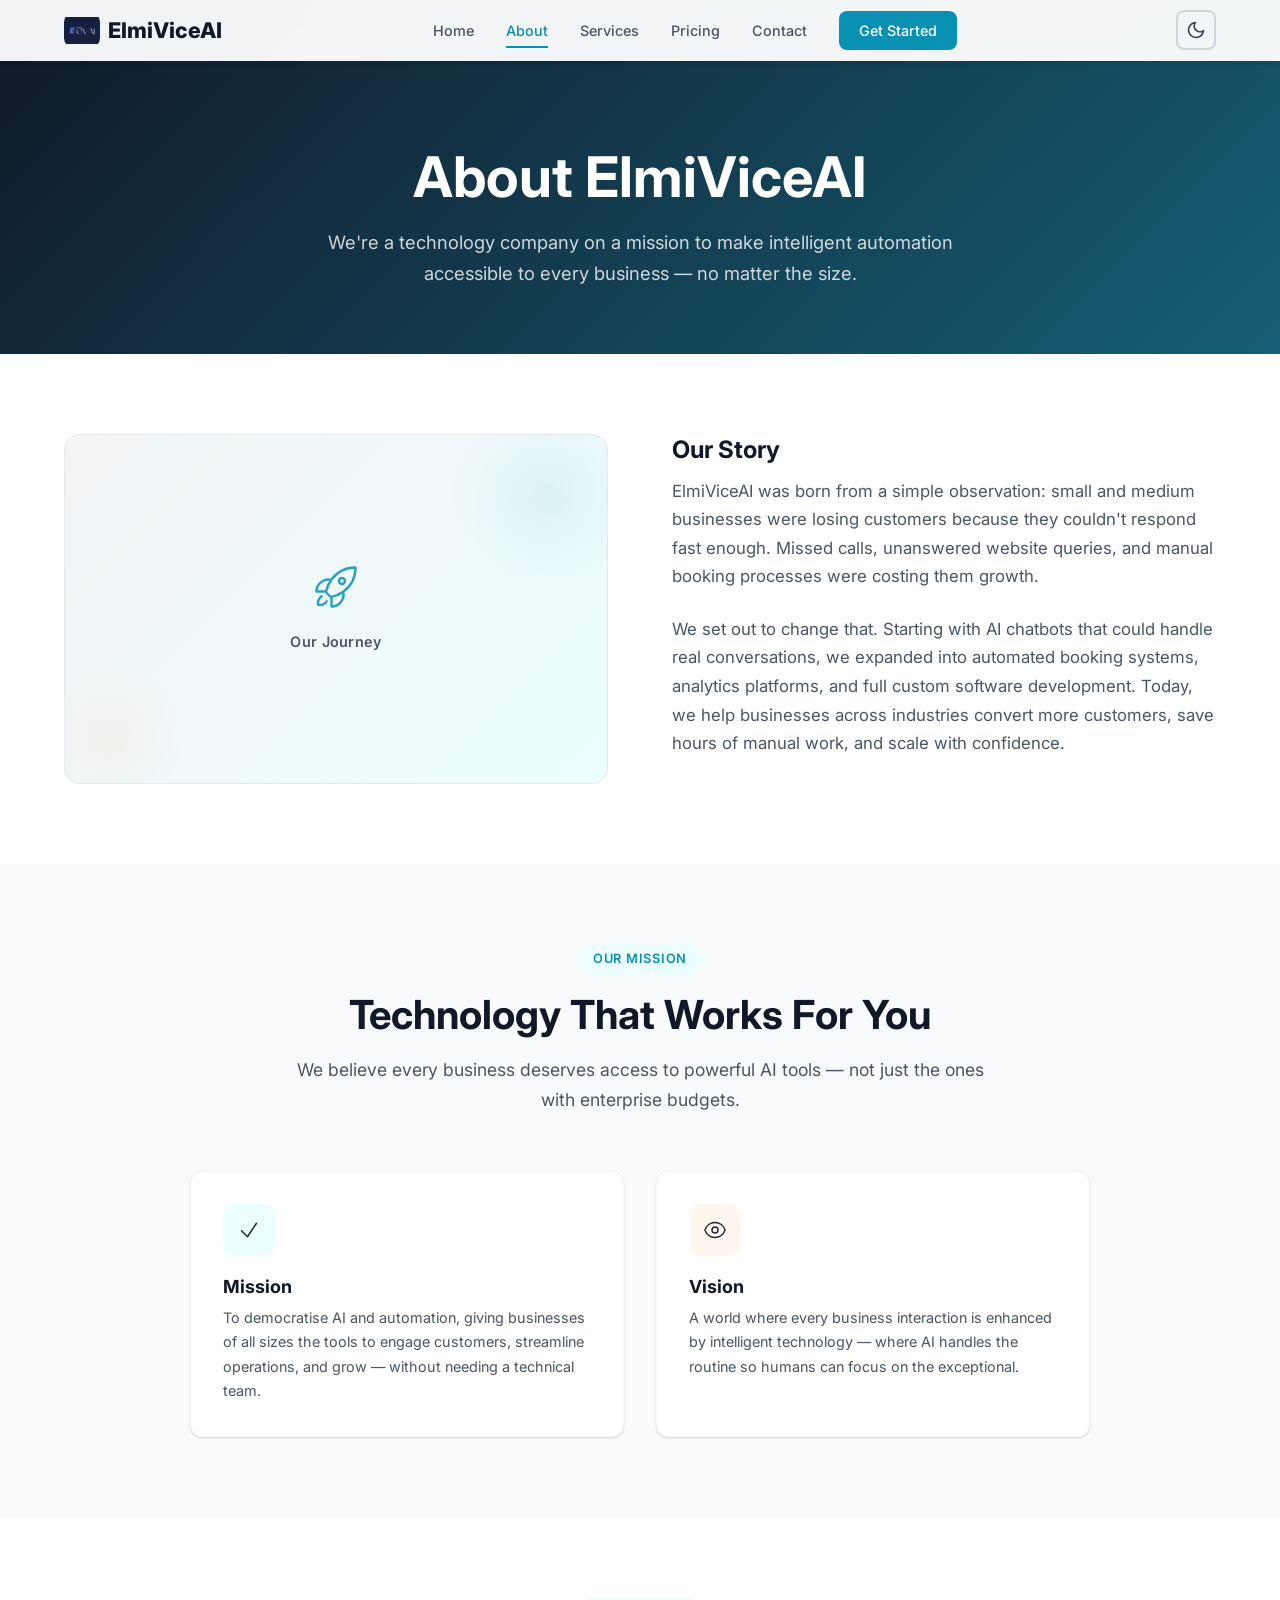
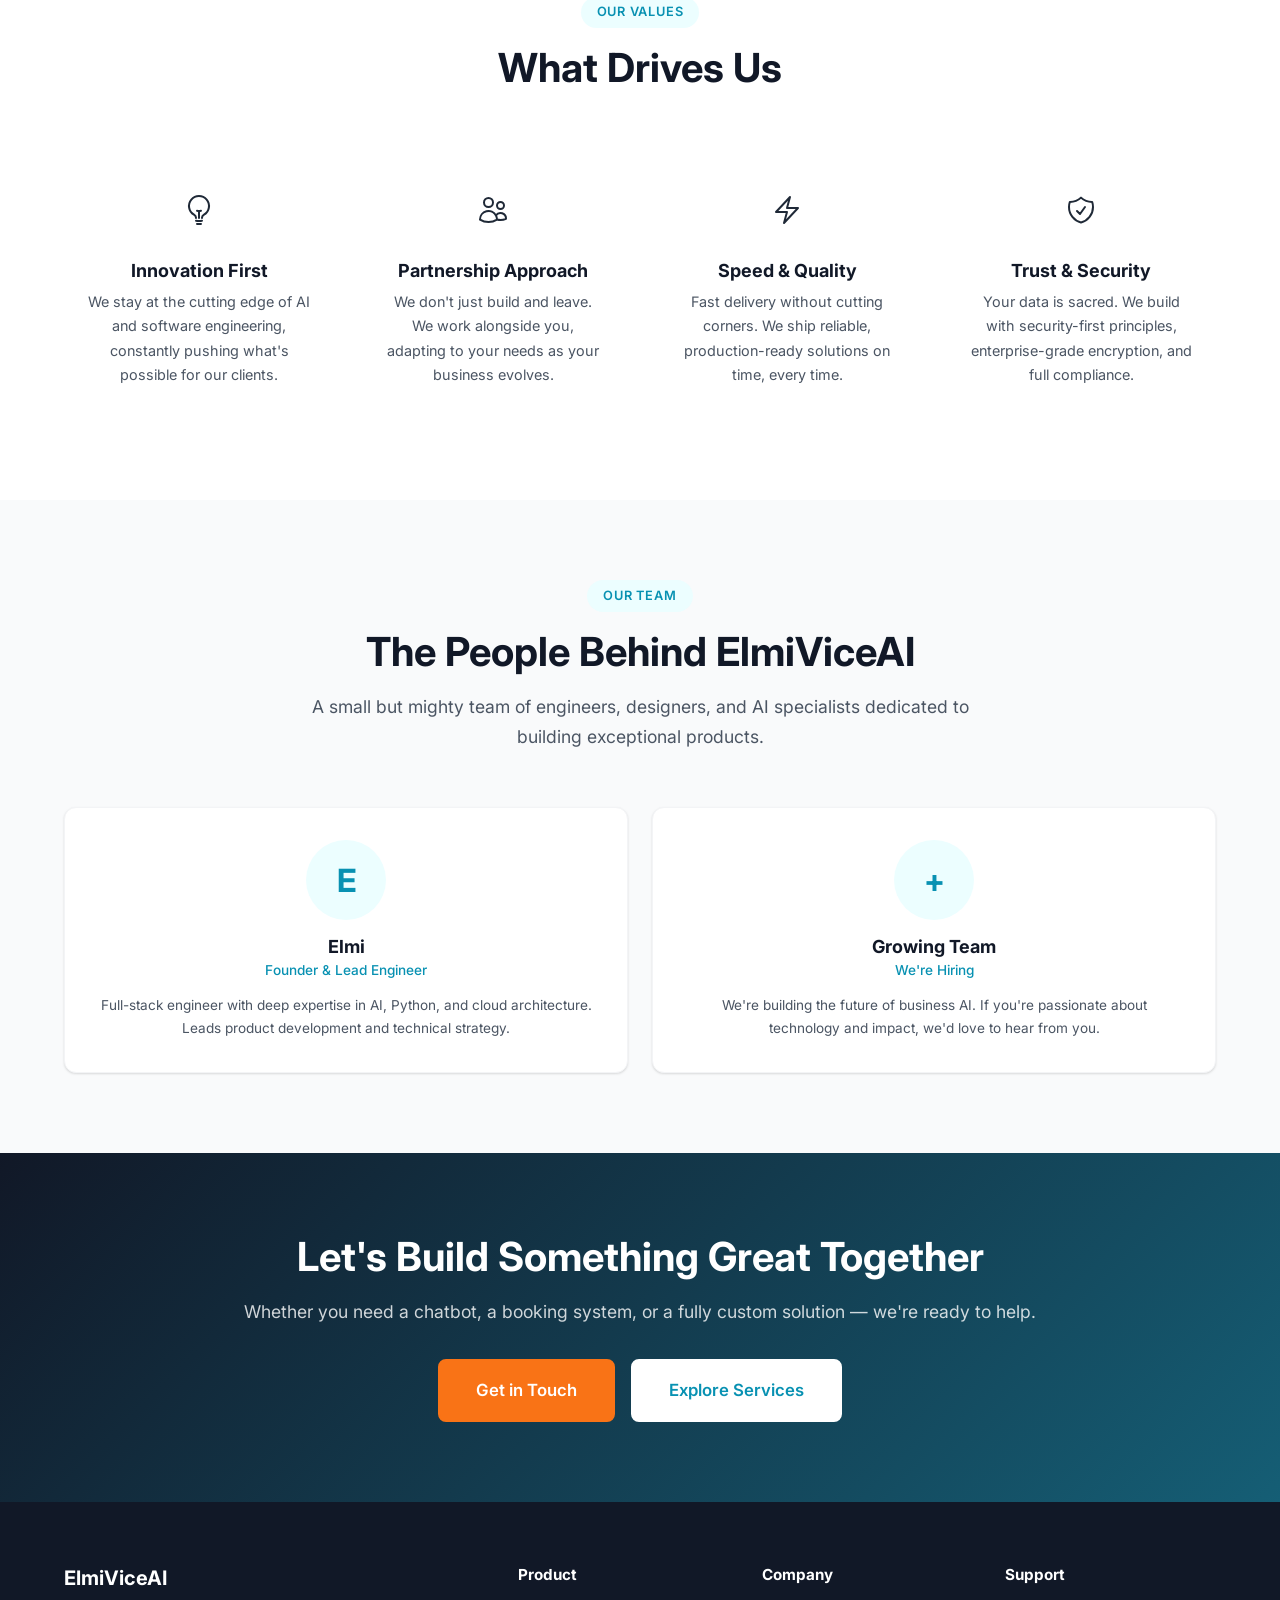
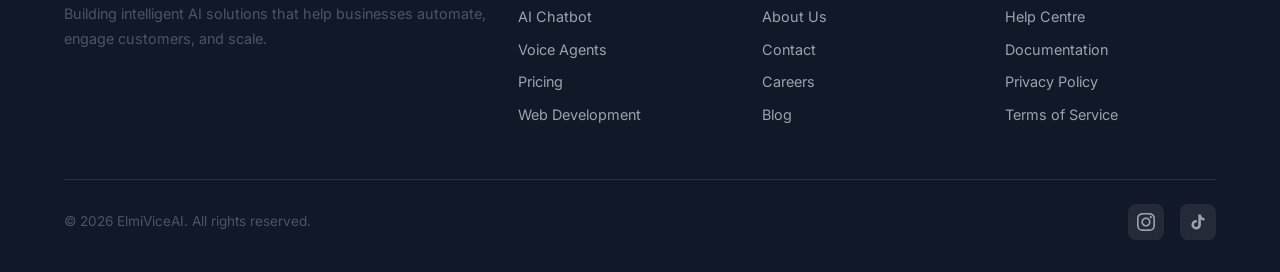
==== about.html @ 3f0d372c "Fix brand name ElmiViseAI → ElmiViceAI, update email/domain, add mobile responsive styles for chatbo" ====
<!DOCTYPE html>
<html lang="en">
<head>
    <meta charset="UTF-8">
    <meta name="viewport" content="width=device-width, initial-scale=1.0">
    <title>About Us — ElmiViceAI</title>
    <link rel="icon" type="image/png" href="logo.png">
    <link rel="apple-touch-icon" href="logo.png">
    <meta name="description" content="Learn about ElmiViceAI — our mission, values, and the team behind the AI solutions powering modern businesses.">
    <meta name="keywords" content="about ElmiViceAI, AI company UK, team, mission, AI solutions company">
    <meta name="author" content="ElmiViceAI">
    <meta name="robots" content="index, follow">
    <link rel="canonical" href="https://elmiviceai.com/about.html">
    <meta property="og:type" content="website">
    <meta property="og:title" content="About Us — ElmiViceAI">
    <meta property="og:description" content="Learn about ElmiViceAI — our mission, values, and the team behind the AI solutions powering modern businesses.">
    <meta property="og:url" content="https://elmiviceai.com/about.html">
    <meta property="og:site_name" content="ElmiViceAI">
    <meta property="og:image" content="https://elmiviceai.com/logo.png">
    <meta name="twitter:card" content="summary_large_image">
    <meta name="twitter:title" content="About Us — ElmiViceAI">
    <meta name="twitter:description" content="Learn about ElmiViceAI — our mission, values, and the team behind the AI solutions powering modern businesses.">
    <meta name="twitter:image" content="https://elmiviceai.com/logo.png">
    <link rel="preconnect" href="https://fonts.googleapis.com">
    <link rel="preconnect" href="https://fonts.gstatic.com" crossorigin>
    <link href="https://fonts.googleapis.com/css2?family=Inter:wght@400;500;600;700;800&display=swap" rel="stylesheet">
    <link rel="stylesheet" href="css/styles.css">
</head>
<body>

    <!-- ==================== Navigation ==================== -->
    <nav class="navbar scrolled" id="navbar">
        <div class="container">
            <a href="index.html" class="nav-brand">
                <img src="logo.png" alt="ElmiViceAI" class="brand-icon">
                ElmiViceAI
            </a>
            <div class="nav-links" id="navLinks">
                <a href="index.html">Home</a>
                <a href="about.html" class="active">About</a>
                <a href="services.html">Services</a>
                <a href="pricing.html">Pricing</a>
                <a href="contact.html">Contact</a>
                <a href="pricing.html" class="nav-cta">Get Started</a>
            </div>
            <button class="theme-toggle" id="themeToggle" onclick="toggleTheme()" aria-label="Toggle dark mode">
                <svg class="icon-moon" xmlns="http://www.w3.org/2000/svg" fill="none" viewBox="0 0 24 24" stroke="currentColor" stroke-width="2"><path stroke-linecap="round" stroke-linejoin="round" d="M21 12.79A9 9 0 1 1 11.21 3a7 7 0 0 0 9.79 9.79z"/></svg>
                <svg class="icon-sun" xmlns="http://www.w3.org/2000/svg" fill="none" viewBox="0 0 24 24" stroke="currentColor" stroke-width="2"><circle cx="12" cy="12" r="5"/><path stroke-linecap="round" d="M12 1v2m0 18v2M4.22 4.22l1.42 1.42m12.72 12.72 1.42 1.42M1 12h2m18 0h2M4.22 19.78l1.42-1.42M18.36 5.64l1.42-1.42"/></svg>
            </button>
            <div class="nav-toggle" id="navToggle" onclick="toggleMobileMenu()">
                <span></span><span></span><span></span>
            </div>
        </div>
    </nav>

    <!-- ==================== Hero ==================== -->
    <section class="page-hero bg-gradient">
        <div class="container">
            <h1>About ElmiViceAI</h1>
            <p>We're a technology company on a mission to make intelligent automation accessible to every business — no matter the size.</p>
        </div>
    </section>

    <!-- ==================== Our Story ==================== -->
    <section class="section">
        <div class="container">
            <div class="showcase-grid reveal">
                <div class="showcase-image">
                    <div class="placeholder-graphic">
                        <svg xmlns="http://www.w3.org/2000/svg" width="48" height="48" fill="none" viewBox="0 0 24 24" stroke="var(--primary)" stroke-width="1.2"><path stroke-linecap="round" stroke-linejoin="round" d="M15.59 14.37a6 6 0 0 1-5.84 7.38v-4.8m5.84-2.58a14.98 14.98 0 0 0 6.16-12.12A14.98 14.98 0 0 0 9.631 8.41m5.96 5.96a14.926 14.926 0 0 1-5.841 2.58m-.119-8.54a6 6 0 0 0-7.381 5.84h4.8m2.58-5.84a14.927 14.927 0 0 0-2.58 5.84m2.699 2.7c-.103.021-.207.041-.311.06a15.09 15.09 0 0 1-2.448-2.448 14.9 14.9 0 0 1 .06-.312m-2.24 2.39a4.493 4.493 0 0 0-1.757 4.306 4.493 4.493 0 0 0 4.306-1.758M16.5 9a1.5 1.5 0 1 1-3 0 1.5 1.5 0 0 1 3 0Z"/></svg>
                        <p>Our Journey</p>
                    </div>
                </div>
                <div class="showcase-content">
                    <h3>Our Story</h3>
                    <p>ElmiViceAI was born from a simple observation: small and medium businesses were losing customers because they couldn't respond fast enough. Missed calls, unanswered website queries, and manual booking processes were costing them growth.</p>
                    <p style="margin-top: 1rem;">We set out to change that. Starting with AI chatbots that could handle real conversations, we expanded into automated booking systems, analytics platforms, and full custom software development. Today, we help businesses across industries convert more customers, save hours of manual work, and scale with confidence.</p>
                </div>
            </div>
        </div>
    </section>

    <!-- ==================== Mission & Vision ==================== -->
    <section class="section bg-light">
        <div class="container">
            <div class="section-header reveal">
                <span class="badge">Our Mission</span>
                <h2>Technology That Works For You</h2>
                <p>We believe every business deserves access to powerful AI tools — not just the ones with enterprise budgets.</p>
            </div>
            <div style="display: grid; grid-template-columns: 1fr 1fr; gap: 2rem; max-width: 900px; margin: 0 auto;">
                <div class="feature-card reveal">
                    <div class="feature-icon teal"><svg xmlns="http://www.w3.org/2000/svg" width="24" height="24" fill="none" viewBox="0 0 24 24" stroke="currentColor" stroke-width="1.5"><path stroke-linecap="round" stroke-linejoin="round" d="m4.5 12.75 6 6 9-13.5"/></svg></div>
                    <h4>Mission</h4>
                    <p>To democratise AI and automation, giving businesses of all sizes the tools to engage customers, streamline operations, and grow — without needing a technical team.</p>
                </div>
                <div class="feature-card reveal">
                    <div class="feature-icon orange"><svg xmlns="http://www.w3.org/2000/svg" width="24" height="24" fill="none" viewBox="0 0 24 24" stroke="currentColor" stroke-width="1.5"><path stroke-linecap="round" stroke-linejoin="round" d="M2.036 12.322a1.012 1.012 0 0 1 0-.639C3.423 7.51 7.36 4.5 12 4.5c4.638 0 8.573 3.007 9.963 7.178.07.207.07.431 0 .639C20.577 16.49 16.64 19.5 12 19.5c-4.638 0-8.573-3.007-9.963-7.178Z"/><path stroke-linecap="round" stroke-linejoin="round" d="M15 12a3 3 0 1 1-6 0 3 3 0 0 1 6 0Z"/></svg></div>
                    <h4>Vision</h4>
                    <p>A world where every business interaction is enhanced by intelligent technology — where AI handles the routine so humans can focus on the exceptional.</p>
                </div>
            </div>
        </div>
    </section>

    <!-- ==================== Values ==================== -->
    <section class="section">
        <div class="container">
            <div class="section-header reveal">
                <span class="badge">Our Values</span>
                <h2>What Drives Us</h2>
            </div>
            <div class="values-grid">
                <div class="value-card reveal">
                    <div class="value-icon"><svg xmlns="http://www.w3.org/2000/svg" width="32" height="32" fill="none" viewBox="0 0 24 24" stroke="currentColor" stroke-width="1.5"><path stroke-linecap="round" stroke-linejoin="round" d="M12 18v-5.25m0 0a6.01 6.01 0 0 0 1.5-.189m-1.5.189a6.01 6.01 0 0 1-1.5-.189m3.75 7.478a12.06 12.06 0 0 1-4.5 0m3.75 2.383a14.406 14.406 0 0 1-3 0M14.25 18v-.192c0-.983.658-1.823 1.508-2.316a7.5 7.5 0 1 0-7.517 0c.85.493 1.509 1.333 1.509 2.316V18"/></svg></div>
                    <h4>Innovation First</h4>
                    <p>We stay at the cutting edge of AI and software engineering, constantly pushing what's possible for our clients.</p>
                </div>
                <div class="value-card reveal">
                    <div class="value-icon"><svg xmlns="http://www.w3.org/2000/svg" width="32" height="32" fill="none" viewBox="0 0 24 24" stroke="currentColor" stroke-width="1.5"><path stroke-linecap="round" stroke-linejoin="round" d="M15 19.128a9.38 9.38 0 0 0 2.625.372 9.337 9.337 0 0 0 4.121-.952 4.125 4.125 0 0 0-7.533-2.493M15 19.128v-.003c0-1.113-.285-2.16-.786-3.07M15 19.128v.106A12.318 12.318 0 0 1 8.624 21c-2.331 0-4.512-.645-6.374-1.766l-.001-.109a6.375 6.375 0 0 1 11.964-3.07M12 6.375a3.375 3.375 0 1 1-6.75 0 3.375 3.375 0 0 1 6.75 0Zm8.25 2.25a2.625 2.625 0 1 1-5.25 0 2.625 2.625 0 0 1 5.25 0Z"/></svg></div>
                    <h4>Partnership Approach</h4>
                    <p>We don't just build and leave. We work alongside you, adapting to your needs as your business evolves.</p>
                </div>
                <div class="value-card reveal">
                    <div class="value-icon"><svg xmlns="http://www.w3.org/2000/svg" width="32" height="32" fill="none" viewBox="0 0 24 24" stroke="currentColor" stroke-width="1.5"><path stroke-linecap="round" stroke-linejoin="round" d="m3.75 13.5 10.5-11.25L12 10.5h8.25L9.75 21.75 12 13.5H3.75Z"/></svg></div>
                    <h4>Speed & Quality</h4>
                    <p>Fast delivery without cutting corners. We ship reliable, production-ready solutions on time, every time.</p>
                </div>
                <div class="value-card reveal">
                    <div class="value-icon"><svg xmlns="http://www.w3.org/2000/svg" width="32" height="32" fill="none" viewBox="0 0 24 24" stroke="currentColor" stroke-width="1.5"><path stroke-linecap="round" stroke-linejoin="round" d="M9 12.75 11.25 15 15 9.75m-3-7.036A11.959 11.959 0 0 1 3.598 6 11.99 11.99 0 0 0 3 9.749c0 5.592 3.824 10.29 9 11.623 5.176-1.332 9-6.03 9-11.622 0-1.31-.21-2.571-.598-3.751h-.152c-3.196 0-6.1-1.248-8.25-3.285Z"/></svg></div>
                    <h4>Trust & Security</h4>
                    <p>Your data is sacred. We build with security-first principles, enterprise-grade encryption, and full compliance.</p>
                </div>
            </div>
        </div>
    </section>

    <!-- ==================== Team ==================== -->
    <section class="section bg-light">
        <div class="container">
            <div class="section-header reveal">
                <span class="badge">Our Team</span>
                <h2>The People Behind ElmiViceAI</h2>
                <p>A small but mighty team of engineers, designers, and AI specialists dedicated to building exceptional products.</p>
            </div>
            <div class="team-grid">
                <div class="team-card reveal">
                    <div class="team-avatar">E</div>
                    <h4>Elmi</h4>
                    <div class="role">Founder & Lead Engineer</div>
                    <p>Full-stack engineer with deep expertise in AI, Python, and cloud architecture. Leads product development and technical strategy.</p>
                </div>
                <div class="team-card reveal">
                    <div class="team-avatar">+</div>
                    <h4>Growing Team</h4>
                    <div class="role">We're Hiring</div>
                    <p>We're building the future of business AI. If you're passionate about technology and impact, we'd love to hear from you.</p>
                </div>
            </div>
        </div>
    </section>

    <!-- ==================== CTA ==================== -->
    <section class="cta-section bg-gradient">
        <div class="container">
            <h2>Let's Build Something Great Together</h2>
            <p>Whether you need a chatbot, a booking system, or a fully custom solution — we're ready to help.</p>
            <div class="cta-actions">
                <a href="contact.html" class="btn btn-accent btn-lg">Get in Touch</a>
                <a href="services.html" class="btn btn-white btn-lg">Explore Services</a>
            </div>
        </div>
    </section>

    <!-- ==================== Footer ==================== -->
    <footer class="footer">
        <div class="container">
            <div class="footer-grid">
                <div class="footer-brand">
                    <h3>ElmiViceAI</h3>
                    <p>Building intelligent AI solutions that help businesses automate, engage customers, and scale.</p>
                </div>
                <div class="footer-col">
                    <h4>Product</h4>
                    <a href="services.html">AI Chatbot</a>
                    <a href="services.html#voice-agents">Voice Agents</a>
                    <a href="pricing.html">Pricing</a>
                    <a href="services.html#web-development">Web Development</a>
                </div>
                <div class="footer-col">
                    <h4>Company</h4>
                    <a href="about.html">About Us</a>
                    <a href="contact.html">Contact</a>
                    <a href="careers.html">Careers</a>
                    <a href="blog.html">Blog</a>
                </div>
                <div class="footer-col">
                    <h4>Support</h4>
                    <a href="contact.html">Help Centre</a>
                    <a href="docs.html">Documentation</a>
                    <a href="privacy.html">Privacy Policy</a>
                    <a href="terms.html">Terms of Service</a>
                </div>
            </div>
            <div class="footer-bottom">
                <p>&copy; 2026 ElmiViceAI. All rights reserved.</p>
                <div class="footer-social">
                    <a href="https://www.instagram.com/elmiviceai?igsh=MTl4Y3VsOW04Mzd3MQ==" title="Instagram" target="_blank" rel="noopener"><svg xmlns="http://www.w3.org/2000/svg" width="18" height="18" viewBox="0 0 24 24" fill="currentColor"><path d="M12 2.163c3.204 0 3.584.012 4.85.07 3.252.148 4.771 1.691 4.919 4.919.058 1.265.069 1.645.069 4.849 0 3.205-.012 3.584-.069 4.849-.149 3.225-1.664 4.771-4.919 4.919-1.266.058-1.644.07-4.85.07-3.204 0-3.584-.012-4.849-.07-3.26-.149-4.771-1.699-4.919-4.92-.058-1.265-.07-1.644-.07-4.849 0-3.204.013-3.583.07-4.849.149-3.227 1.664-4.771 4.919-4.919 1.266-.057 1.645-.069 4.849-.069zm0-2.163c-3.259 0-3.667.014-4.947.072-4.358.2-6.78 2.618-6.98 6.98-.059 1.281-.073 1.689-.073 4.948 0 3.259.014 3.668.072 4.948.2 4.358 2.618 6.78 6.98 6.98 1.281.058 1.689.072 4.948.072 3.259 0 3.668-.014 4.948-.072 4.354-.2 6.782-2.618 6.979-6.98.059-1.28.073-1.689.073-4.948 0-3.259-.014-3.667-.072-4.947-.196-4.354-2.617-6.78-6.979-6.98-1.281-.059-1.69-.073-4.949-.073zm0 5.838c-3.403 0-6.162 2.759-6.162 6.162s2.759 6.163 6.162 6.163 6.162-2.759 6.162-6.163c0-3.403-2.759-6.162-6.162-6.162zm0 10.162c-2.209 0-4-1.79-4-4 0-2.209 1.791-4 4-4s4 1.791 4 4c0 2.21-1.791 4-4 4zm6.406-11.845c-.796 0-1.441.645-1.441 1.44s.645 1.44 1.441 1.44c.795 0 1.439-.645 1.439-1.44s-.644-1.44-1.439-1.44z"/></svg></a>
                    <a href="https://www.tiktok.com/@elmiviceai?_r=1&_t=ZN-94T0yqR3EeM" title="TikTok" target="_blank" rel="noopener"><svg xmlns="http://www.w3.org/2000/svg" width="18" height="18" viewBox="0 0 24 24" fill="currentColor"><path d="M19.59 6.69a4.83 4.83 0 0 1-3.77-4.25V2h-3.45v13.67a2.89 2.89 0 0 1-5.2 1.74 2.89 2.89 0 0 1 2.31-4.64 2.93 2.93 0 0 1 .88.13V9.4a6.84 6.84 0 0 0-1-.05A6.33 6.33 0 0 0 5 20.1a6.34 6.34 0 0 0 10.86-4.43v-7a8.16 8.16 0 0 0 4.77 1.52v-3.4a4.85 4.85 0 0 1-1-.1z"/></svg></a>
                </div>
            </div>
        </div>
    </footer>

   <!-- AI Chatbot Widget -->
<script>
  (function() {
    var w = document.createElement('script');
    w.src = 'https://elmiviceai-platform.onrender.com/static/widget.js';
    w.setAttribute('data-business-id', '3');
    w.setAttribute('data-position', 'bottom-right');
    w.async = true;
    document.body.appendChild(w);
  })();
</script>

    <script src="js/main.js"></script>
</body>
</html>
---- css/styles.css ----
/* ==================== ElmiViceAI — Global Styles ==================== */

:root {
    --primary: #0891b2;
    --primary-dark: #0e7490;
    --primary-darker: #155e75;
    --primary-light: #cffafe;
    --primary-50: #ecfeff;
    --accent: #f97316;
    --accent-dark: #ea580c;
    --success: #10b981;
    --gray-50: #f9fafb;
    --gray-100: #f3f4f6;
    --gray-200: #e5e7eb;
    --gray-300: #d1d5db;
    --gray-400: #9ca3af;
    --gray-500: #6b7280;
    --gray-600: #4b5563;
    --gray-700: #374151;
    --gray-800: #1f2937;
    --gray-900: #111827;
    --white: #ffffff;
    --radius: 12px;
    --radius-sm: 8px;
    --shadow: 0 1px 3px rgba(0,0,0,0.08), 0 1px 2px rgba(0,0,0,0.06);
    --shadow-md: 0 4px 6px rgba(0,0,0,0.07), 0 2px 4px rgba(0,0,0,0.06);
    --shadow-lg: 0 10px 25px rgba(0,0,0,0.1), 0 6px 10px rgba(0,0,0,0.08);
    --shadow-xl: 0 20px 50px rgba(0,0,0,0.12);
    --transition: all 0.3s ease;
    --max-width: 1200px;
}

/* ==================== Dark Mode ==================== */
[data-theme="dark"] {
    --gray-50: #1a1f2e;
    --gray-100: #1f2537;
    --gray-200: #2a3146;
    --gray-300: #3b4459;
    --gray-400: #8892a4;
    --gray-500: #9ca3af;
    --gray-600: #c9cdd5;
    --gray-700: #d1d5db;
    --gray-800: #e5e7eb;
    --gray-900: #f3f4f6;
    --white: #111827;
    --primary-50: #0c2d3a;
    --primary-light: #164e63;
    --shadow: 0 1px 3px rgba(0,0,0,0.3), 0 1px 2px rgba(0,0,0,0.2);
    --shadow-md: 0 4px 6px rgba(0,0,0,0.3), 0 2px 4px rgba(0,0,0,0.2);
    --shadow-lg: 0 10px 25px rgba(0,0,0,0.4), 0 6px 10px rgba(0,0,0,0.3);
    --shadow-xl: 0 20px 50px rgba(0,0,0,0.5);
}

[data-theme="dark"] .navbar.scrolled {
    background: rgba(17, 24, 39, 0.95);
}

[data-theme="dark"] .navbar.scrolled .nav-brand {
    color: var(--gray-900);
}

[data-theme="dark"] .navbar.scrolled .nav-toggle span {
    background: var(--gray-800);
}

[data-theme="dark"] .feature-icon.teal { background: #0c2d3a; }
[data-theme="dark"] .feature-icon.orange { background: #2a1a0a; }
[data-theme="dark"] .feature-icon.green { background: #0a2a1a; }
[data-theme="dark"] .feature-icon.purple { background: #1a0f2e; }
[data-theme="dark"] .feature-icon.blue { background: #0a1a2e; }
[data-theme="dark"] .feature-icon.pink { background: #2a0f1e; }

[data-theme="dark"] .testimonial-stars { color: #fbbf24; }

[data-theme="dark"] .footer {
    background: #0a0f1a;
}

[data-theme="dark"] .footer-bottom {
    border-top-color: rgba(255,255,255,0.06);
}

[data-theme="dark"] .pricing-card {
    border-color: var(--gray-200);
}

[data-theme="dark"] .pricing-card.popular {
    border-color: var(--primary);
}

[data-theme="dark"] .pricing-features li {
    border-bottom-color: var(--gray-200);
}

[data-theme="dark"] .contact-form {
    border-color: var(--gray-200);
}

[data-theme="dark"] .form-group input,
[data-theme="dark"] .form-group select,
[data-theme="dark"] .form-group textarea {
    background: var(--gray-100);
    border-color: var(--gray-300);
    color: var(--gray-800);
}

[data-theme="dark"] .nav-links a {
    color: rgba(255,255,255,0.85);
}

[data-theme="dark"] .navbar.scrolled .nav-links a {
    color: var(--gray-500);
}

[data-theme="dark"] .navbar.scrolled .nav-links a:hover,
[data-theme="dark"] .navbar.scrolled .nav-links a.active {
    color: var(--primary);
}

/* Theme toggle button */
.theme-toggle {
    background: none;
    border: 2px solid rgba(255,255,255,0.2);
    border-radius: 8px;
    width: 40px;
    height: 40px;
    display: flex;
    align-items: center;
    justify-content: center;
    cursor: pointer;
    transition: var(--transition);
    color: var(--white);
    padding: 0;
    margin-left: 0.5rem;
}

.theme-toggle:hover {
    border-color: var(--primary);
    background: rgba(8, 145, 178, 0.1);
}

.navbar.scrolled .theme-toggle {
    color: var(--gray-700);
    border-color: var(--gray-300);
}

[data-theme="dark"] .navbar.scrolled .theme-toggle {
    color: var(--gray-800);
    border-color: var(--gray-300);
}

.theme-toggle svg {
    width: 20px;
    height: 20px;
}

.theme-toggle .icon-moon { display: block; }
.theme-toggle .icon-sun { display: none; }

[data-theme="dark"] .theme-toggle .icon-moon { display: none; }
[data-theme="dark"] .theme-toggle .icon-sun { display: block; }

/* ==================== Reset ==================== */
*, *::before, *::after {
    margin: 0;
    padding: 0;
    box-sizing: border-box;
}

html {
    scroll-behavior: smooth;
    font-size: 16px;
}

body {
    font-family: 'Inter', -apple-system, BlinkMacSystemFont, 'Segoe UI', Roboto, sans-serif;
    color: var(--gray-800);
    background: var(--white);
    line-height: 1.6;
    overflow-x: hidden;
}

a {
    text-decoration: none;
    color: inherit;
    transition: var(--transition);
}

ul { list-style: none; }

img {
    max-width: 100%;
    height: auto;
    display: block;
}

/* ==================== Typography ==================== */
h1, h2, h3, h4, h5, h6 {
    font-weight: 700;
    line-height: 1.2;
    color: var(--gray-900);
}

h1 { font-size: clamp(2.25rem, 5vw, 3.5rem); }
h2 { font-size: clamp(1.75rem, 3.5vw, 2.5rem); }
h3 { font-size: clamp(1.25rem, 2.5vw, 1.5rem); }
h4 { font-size: 1.125rem; }

p {
    color: var(--gray-600);
    line-height: 1.7;
}

.text-primary { color: var(--primary); }
.text-accent { color: var(--accent); }

/* ==================== Layout ==================== */
.container {
    width: 100%;
    max-width: var(--max-width);
    margin: 0 auto;
    padding: 0 1.5rem;
}

.section {
    padding: 5rem 0;
}

.section-header {
    text-align: center;
    max-width: 700px;
    margin: 0 auto 3.5rem;
}

.section-header .badge {
    display: inline-block;
    padding: 0.35rem 1rem;
    background: var(--primary-50);
    color: var(--primary);
    border-radius: 9999px;
    font-size: 0.8rem;
    font-weight: 600;
    text-transform: uppercase;
    letter-spacing: 0.06em;
    margin-bottom: 1rem;
}

.section-header h2 {
    margin-bottom: 1rem;
}

.section-header p {
    font-size: 1.1rem;
}

.bg-light { background: var(--gray-50); }
.bg-dark {
    background: var(--gray-900);
    color: var(--white);
}
.bg-dark h2, .bg-dark h3, .bg-dark h4 { color: var(--white); }
.bg-dark p { color: var(--gray-400); }
.bg-gradient {
    background: linear-gradient(135deg, var(--gray-900) 0%, var(--primary-darker) 100%);
    color: var(--white);
}
.bg-gradient h1, .bg-gradient h2, .bg-gradient h3 { color: var(--white); }
.bg-gradient p { color: rgba(255,255,255,0.8); }

/* ==================== Buttons ==================== */
.btn {
    display: inline-flex;
    align-items: center;
    justify-content: center;
    gap: 0.5rem;
    padding: 0.75rem 1.75rem;
    border-radius: var(--radius-sm);
    font-size: 0.95rem;
    font-weight: 600;
    border: 2px solid transparent;
    cursor: pointer;
    transition: var(--transition);
    white-space: nowrap;
}

.btn-primary {
    background: var(--primary);
    color: var(--white);
    border-color: var(--primary);
}
.btn-primary:hover {
    background: var(--primary-dark);
    border-color: var(--primary-dark);
    transform: translateY(-2px);
    box-shadow: 0 4px 12px rgba(8, 145, 178, 0.4);
}

.btn-outline {
    background: transparent;
    color: var(--primary);
    border-color: var(--primary);
}
.btn-outline:hover {
    background: var(--primary);
    color: var(--white);
    transform: translateY(-2px);
}

.btn-white {
    background: var(--white);
    color: var(--primary);
    border-color: var(--white);
}
.btn-white:hover {
    background: var(--primary-light);
    transform: translateY(-2px);
    box-shadow: 0 4px 12px rgba(0,0,0,0.15);
}

.btn-accent {
    background: var(--accent);
    color: var(--white);
    border-color: var(--accent);
}
.btn-accent:hover {
    background: var(--accent-dark);
    border-color: var(--accent-dark);
    transform: translateY(-2px);
    box-shadow: 0 4px 12px rgba(249, 115, 22, 0.4);
}

.btn-lg {
    padding: 1rem 2.25rem;
    font-size: 1.05rem;
}

.btn-sm {
    padding: 0.5rem 1.25rem;
    font-size: 0.85rem;
}

/* ==================== Navigation ==================== */
.navbar {
    position: fixed;
    top: 0;
    left: 0;
    right: 0;
    z-index: 1000;
    padding: 1rem 0;
    transition: var(--transition);
}

.navbar.scrolled {
    background: rgba(255, 255, 255, 0.95);
    backdrop-filter: blur(12px);
    box-shadow: var(--shadow-md);
    padding: 0.65rem 0;
}

.navbar .container {
    display: flex;
    align-items: center;
    justify-content: space-between;
}

.nav-brand {
    display: flex;
    align-items: center;
    gap: 0.5rem;
    font-size: 1.35rem;
    font-weight: 800;
    color: var(--white);
}

.navbar.scrolled .nav-brand {
    color: var(--gray-900);
}

.nav-brand .brand-icon {
    width: 36px;
    height: 36px;
    border-radius: 10px;
    object-fit: contain;
}

.nav-links {
    display: flex;
    gap: 2rem;
    align-items: center;
}

.nav-links a {
    color: rgba(255,255,255,0.85);
    font-size: 0.9rem;
    font-weight: 500;
    padding: 0.25rem 0;
    position: relative;
}

.nav-links a::after {
    content: '';
    position: absolute;
    bottom: -2px;
    left: 0;
    width: 0;
    height: 2px;
    background: var(--primary);
    transition: width 0.3s ease;
}

.nav-links a:hover::after,
.nav-links a.active::after {
    width: 100%;
}

.nav-links a:hover {
    color: var(--white);
}

.navbar.scrolled .nav-links a {
    color: var(--gray-600);
}

.navbar.scrolled .nav-links a:hover,
.navbar.scrolled .nav-links a.active {
    color: var(--primary);
}

.nav-cta {
    padding: 0.5rem 1.25rem !important;
    background: var(--primary);
    color: var(--white) !important;
    border-radius: var(--radius-sm);
    font-weight: 600;
}

.nav-cta:hover {
    background: var(--primary-dark);
    transform: translateY(-1px);
}

.nav-cta::after { display: none !important; }

.navbar.scrolled .nav-cta {
    color: var(--white) !important;
}

/* Mobile Menu */
.nav-toggle {
    display: none;
    flex-direction: column;
    gap: 5px;
    cursor: pointer;
    padding: 4px;
}

.nav-toggle span {
    width: 24px;
    height: 2px;
    background: var(--white);
    border-radius: 2px;
    transition: var(--transition);
}

.navbar.scrolled .nav-toggle span {
    background: var(--gray-800);
}

/* ==================== Hero ==================== */
.hero {
    padding: 10rem 0 6rem;
    position: relative;
    overflow: hidden;
}

.hero-grid {
    display: grid;
    grid-template-columns: 1fr 1fr;
    gap: 4rem;
    align-items: center;
}

.hero-content h1 {
    color: var(--white);
    margin-bottom: 1.25rem;
}

.hero-content .hero-subtitle {
    font-size: 1.2rem;
    color: rgba(255,255,255,0.8);
    margin-bottom: 2rem;
    line-height: 1.7;
}

.hero-actions {
    display: flex;
    gap: 1rem;
    flex-wrap: wrap;
    margin-bottom: 2.5rem;
}

.hero-stats {
    display: flex;
    gap: 2.5rem;
}

.hero-stat {
    text-align: left;
}

.hero-stat .number {
    font-size: 1.75rem;
    font-weight: 800;
    color: var(--white);
}

.hero-stat .label {
    font-size: 0.8rem;
    color: rgba(255,255,255,0.6);
    text-transform: uppercase;
    letter-spacing: 0.06em;
}

/* Hero visual */
.hero-visual {
    position: relative;
}

.hero-mockup {
    background: rgba(255,255,255,0.08);
    border: 1px solid rgba(255,255,255,0.12);
    border-radius: 16px;
    padding: 1.5rem;
    backdrop-filter: blur(10px);
}

.mockup-header {
    display: flex;
    gap: 6px;
    margin-bottom: 1rem;
}

.mockup-dot {
    width: 10px;
    height: 10px;
    border-radius: 50%;
    background: rgba(255,255,255,0.2);
}

.mockup-dot:nth-child(1) { background: #ff6b6b; }
.mockup-dot:nth-child(2) { background: #ffd93d; }
.mockup-dot:nth-child(3) { background: #6bcb77; }

.mockup-chat {
    display: flex;
    flex-direction: column;
    gap: 0.75rem;
}

.mockup-msg {
    padding: 0.75rem 1rem;
    border-radius: 12px;
    font-size: 0.85rem;
    max-width: 85%;
    animation: fadeInUp 0.5s ease forwards;
    opacity: 0;
}

.mockup-msg.bot {
    background: rgba(8, 145, 178, 0.3);
    color: var(--primary-light);
    align-self: flex-start;
    border-bottom-left-radius: 4px;
}

.mockup-msg.user {
    background: rgba(255,255,255,0.15);
    color: rgba(255,255,255,0.9);
    align-self: flex-end;
    border-bottom-right-radius: 4px;
}

.mockup-msg:nth-child(1) { animation-delay: 0.3s; }
.mockup-msg:nth-child(2) { animation-delay: 0.8s; }
.mockup-msg:nth-child(3) { animation-delay: 1.3s; }
.mockup-msg:nth-child(4) { animation-delay: 1.8s; }
.mockup-msg:nth-child(5) { animation-delay: 2.3s; }

@keyframes fadeInUp {
    from { opacity: 0; transform: translateY(10px); }
    to { opacity: 1; transform: translateY(0); }
}

/* Floating accents */
.hero::before {
    content: '';
    position: absolute;
    width: 500px;
    height: 500px;
    background: radial-gradient(circle, rgba(8,145,178,0.15) 0%, transparent 70%);
    top: -100px;
    right: -100px;
    pointer-events: none;
}

.hero::after {
    content: '';
    position: absolute;
    width: 400px;
    height: 400px;
    background: radial-gradient(circle, rgba(249,115,22,0.08) 0%, transparent 70%);
    bottom: -50px;
    left: -50px;
    pointer-events: none;
}

/* ==================== Feature Cards ==================== */
.features-grid {
    display: grid;
    grid-template-columns: repeat(auto-fit, minmax(300px, 1fr));
    gap: 1.5rem;
}

.feature-card {
    background: var(--white);
    border-radius: var(--radius);
    padding: 2rem;
    box-shadow: var(--shadow);
    border: 1px solid var(--gray-100);
    transition: var(--transition);
}

.feature-card:hover {
    transform: translateY(-4px);
    box-shadow: var(--shadow-lg);
    border-color: var(--primary-light);
}

.feature-icon {
    width: 52px;
    height: 52px;
    border-radius: 12px;
    display: flex;
    align-items: center;
    justify-content: center;
    font-size: 1.5rem;
    margin-bottom: 1.25rem;
}

.feature-icon.teal { background: var(--primary-50); }
.feature-icon.orange { background: #fff7ed; }
.feature-icon.green { background: #ecfdf5; }
.feature-icon.purple { background: #f5f3ff; }
.feature-icon.blue { background: #eff6ff; }
.feature-icon.pink { background: #fdf2f8; }

.feature-card h4 {
    margin-bottom: 0.5rem;
}

.feature-card p {
    font-size: 0.9rem;
}

/* ==================== How It Works ==================== */
.steps-grid {
    display: grid;
    grid-template-columns: repeat(auto-fit, minmax(240px, 1fr));
    gap: 2rem;
    counter-reset: step;
}

.step-card {
    text-align: center;
    position: relative;
}

.step-number {
    width: 56px;
    height: 56px;
    border-radius: 50%;
    background: var(--primary);
    color: var(--white);
    font-size: 1.25rem;
    font-weight: 800;
    display: flex;
    align-items: center;
    justify-content: center;
    margin: 0 auto 1.25rem;
}

.step-card h4 {
    margin-bottom: 0.5rem;
}

.step-card p {
    font-size: 0.9rem;
}

/* ==================== Showcase / Product ==================== */
.showcase-grid {
    display: grid;
    grid-template-columns: 1fr 1fr;
    gap: 4rem;
    align-items: center;
}

.showcase-grid.reverse {
    direction: rtl;
}

.showcase-grid.reverse > * {
    direction: ltr;
}

.showcase-image {
    background: linear-gradient(135deg, var(--gray-100) 0%, var(--primary-50) 100%);
    border-radius: 16px;
    padding: 2rem;
    min-height: 350px;
    display: flex;
    align-items: center;
    justify-content: center;
    position: relative;
    overflow: hidden;
    border: 1px solid var(--gray-200);
}

.showcase-image::before {
    content: '';
    position: absolute;
    width: 200px;
    height: 200px;
    background: radial-gradient(circle, rgba(8,145,178,0.08) 0%, transparent 70%);
    top: -40px;
    right: -40px;
    pointer-events: none;
}

.showcase-image::after {
    content: '';
    position: absolute;
    width: 150px;
    height: 150px;
    background: radial-gradient(circle, rgba(249,115,22,0.06) 0%, transparent 70%);
    bottom: -30px;
    left: -30px;
    pointer-events: none;
}

.showcase-image .placeholder-graphic {
    text-align: center;
    color: var(--gray-500);
    position: relative;
    z-index: 1;
}

.showcase-image .placeholder-graphic svg {
    margin-bottom: 0.75rem;
    opacity: 0.85;
}

.showcase-image .placeholder-graphic p {
    font-weight: 600;
    font-size: 0.9rem;
    letter-spacing: 0.02em;
}

.showcase-content h3 {
    margin-bottom: 0.75rem;
}

.showcase-content p {
    margin-bottom: 1.5rem;
    font-size: 1.05rem;
}

.check-list {
    display: flex;
    flex-direction: column;
    gap: 0.75rem;
    margin-bottom: 2rem;
}

.check-list li {
    display: flex;
    align-items: flex-start;
    gap: 0.75rem;
    font-size: 0.95rem;
    color: var(--gray-700);
}

.check-list li::before {
    content: '✓';
    flex-shrink: 0;
    width: 22px;
    height: 22px;
    background: var(--primary-50);
    color: var(--primary);
    border-radius: 50%;
    display: flex;
    align-items: center;
    justify-content: center;
    font-size: 0.75rem;
    font-weight: 700;
    margin-top: 2px;
}

/* ==================== Testimonials ==================== */
.testimonials-grid {
    display: grid;
    grid-template-columns: repeat(auto-fit, minmax(320px, 1fr));
    gap: 1.5rem;
}

.testimonial-card {
    background: var(--white);
    border-radius: var(--radius);
    padding: 2rem;
    box-shadow: var(--shadow);
    border: 1px solid var(--gray-100);
}

.testimonial-stars {
    color: #fbbf24;
    font-size: 1rem;
    margin-bottom: 1rem;
}

.testimonial-card blockquote {
    font-size: 0.95rem;
    color: var(--gray-600);
    line-height: 1.7;
    margin-bottom: 1.25rem;
    font-style: italic;
}

.testimonial-author {
    display: flex;
    align-items: center;
    gap: 0.75rem;
}

.testimonial-avatar {
    width: 44px;
    height: 44px;
    border-radius: 50%;
    background: var(--primary-50);
    color: var(--primary);
    display: flex;
    align-items: center;
    justify-content: center;
    font-weight: 700;
    font-size: 0.95rem;
}

.testimonial-info .name {
    font-weight: 600;
    font-size: 0.9rem;
    color: var(--gray-800);
}

.testimonial-info .role {
    font-size: 0.8rem;
    color: var(--gray-500);
}

/* ==================== Pricing ==================== */
.pricing-grid {
    display: grid;
    grid-template-columns: repeat(auto-fit, minmax(300px, 1fr));
    gap: 1.5rem;
    align-items: start;
}

.pricing-card {
    background: var(--white);
    border-radius: var(--radius);
    padding: 2.5rem 2rem;
    box-shadow: var(--shadow);
    border: 2px solid var(--gray-100);
    text-align: center;
    transition: var(--transition);
    position: relative;
}

.pricing-card.popular {
    border-color: var(--primary);
    transform: scale(1.03);
    box-shadow: var(--shadow-lg);
}

.pricing-card.popular .popular-badge {
    position: absolute;
    top: -14px;
    left: 50%;
    transform: translateX(-50%);
    background: var(--primary);
    color: var(--white);
    padding: 0.25rem 1rem;
    border-radius: 9999px;
    font-size: 0.75rem;
    font-weight: 700;
    text-transform: uppercase;
    letter-spacing: 0.05em;
}

.pricing-card h3 {
    margin-bottom: 0.5rem;
}

.pricing-card .price {
    font-size: 3rem;
    font-weight: 800;
    color: var(--gray-900);
    margin: 1rem 0;
}

.pricing-card .price span {
    font-size: 1rem;
    font-weight: 500;
    color: var(--gray-500);
}

.pricing-card .price-description {
    font-size: 0.9rem;
    color: var(--gray-500);
    margin-bottom: 1.5rem;
}

.pricing-features {
    text-align: left;
    margin-bottom: 2rem;
}

.pricing-features li {
    padding: 0.5rem 0;
    font-size: 0.9rem;
    color: var(--gray-600);
    display: flex;
    gap: 0.65rem;
    align-items: center;
    border-bottom: 1px solid var(--gray-100);
}

.pricing-features li:last-child { border-bottom: none; }

.pricing-features li .check {
    color: var(--primary);
    font-weight: 700;
}

.pricing-card .btn { width: 100%; }

/* ==================== CTA Section ==================== */
.cta-section {
    padding: 5rem 0;
    text-align: center;
}

.cta-section h2 {
    margin-bottom: 1rem;
}

.cta-section p {
    font-size: 1.1rem;
    margin-bottom: 2rem;
    color: rgba(255,255,255,0.8);
}

.cta-actions {
    display: flex;
    gap: 1rem;
    justify-content: center;
    flex-wrap: wrap;
}

/* ==================== Contact Form ==================== */
.contact-grid {
    display: grid;
    grid-template-columns: 1fr 1.2fr;
    gap: 3rem;
}

.contact-info-card {
    display: flex;
    align-items: flex-start;
    gap: 1rem;
    margin-bottom: 1.5rem;
}

.contact-info-icon {
    width: 44px;
    height: 44px;
    border-radius: 10px;
    background: var(--primary-50);
    color: var(--primary);
    display: flex;
    align-items: center;
    justify-content: center;
    font-size: 1.2rem;
    flex-shrink: 0;
}

.contact-info-text h4 {
    margin-bottom: 0.15rem;
    font-size: 0.95rem;
}

.contact-info-text p {
    font-size: 0.9rem;
}

.contact-form {
    background: var(--white);
    border-radius: var(--radius);
    padding: 2.5rem;
    box-shadow: var(--shadow-lg);
    border: 1px solid var(--gray-100);
}

.form-group {
    margin-bottom: 1.25rem;
}

.form-group label {
    display: block;
    font-weight: 600;
    font-size: 0.875rem;
    color: var(--gray-700);
    margin-bottom: 0.4rem;
}

.form-group input,
.form-group select,
.form-group textarea {
    width: 100%;
    padding: 0.75rem 1rem;
    border: 1.5px solid var(--gray-300);
    border-radius: var(--radius-sm);
    font-size: 0.95rem;
    font-family: inherit;
    transition: var(--transition);
    background: var(--white);
}

.form-group input:focus,
.form-group select:focus,
.form-group textarea:focus {
    outline: none;
    border-color: var(--primary);
    box-shadow: 0 0 0 3px rgba(8, 145, 178, 0.12);
}

.form-group textarea {
    resize: vertical;
    min-height: 120px;
}

.form-row {
    display: grid;
    grid-template-columns: 1fr 1fr;
    gap: 1rem;
}

/* ==================== About / Team ==================== */
.about-hero {
    padding: 9rem 0 4rem;
    text-align: center;
}

.about-hero h1 {
    color: var(--white);
    margin-bottom: 1rem;
}

.about-hero p {
    font-size: 1.15rem;
    color: rgba(255,255,255,0.8);
    max-width: 650px;
    margin: 0 auto;
}

.values-grid {
    display: grid;
    grid-template-columns: repeat(auto-fit, minmax(260px, 1fr));
    gap: 1.5rem;
}

.value-card {
    text-align: center;
    padding: 2rem 1.5rem;
}

.value-icon {
    font-size: 2.5rem;
    margin-bottom: 1rem;
}

.value-card h4 {
    margin-bottom: 0.5rem;
}

.value-card p {
    font-size: 0.9rem;
}

.team-grid {
    display: grid;
    grid-template-columns: repeat(auto-fit, minmax(250px, 1fr));
    gap: 1.5rem;
}

.team-card {
    text-align: center;
    padding: 2rem;
    background: var(--white);
    border-radius: var(--radius);
    box-shadow: var(--shadow);
    border: 1px solid var(--gray-100);
    transition: var(--transition);
}

.team-card:hover {
    transform: translateY(-4px);
    box-shadow: var(--shadow-lg);
}

.team-avatar {
    width: 80px;
    height: 80px;
    border-radius: 50%;
    background: var(--primary-50);
    color: var(--primary);
    display: flex;
    align-items: center;
    justify-content: center;
    font-size: 2rem;
    font-weight: 700;
    margin: 0 auto 1rem;
}

.team-card h4 {
    margin-bottom: 0.15rem;
}

.team-card .role {
    font-size: 0.85rem;
    color: var(--primary);
    font-weight: 500;
    margin-bottom: 0.75rem;
}

.team-card p {
    font-size: 0.85rem;
}

/* ==================== Services Page ==================== */
.services-hero {
    padding: 9rem 0 4rem;
    text-align: center;
}

.services-hero h1 {
    color: var(--white);
    margin-bottom: 1rem;
}

.services-hero p {
    font-size: 1.15rem;
    color: rgba(255,255,255,0.8);
    max-width: 650px;
    margin: 0 auto;
}

.service-detail {
    display: grid;
    grid-template-columns: 1fr 1fr;
    gap: 4rem;
    align-items: center;
    margin-bottom: 4rem;
}

.service-detail:last-child {
    margin-bottom: 0;
}

.service-detail.reverse {
    direction: rtl;
}

.service-detail.reverse > * {
    direction: ltr;
}

.service-visual {
    background: var(--gray-50);
    border-radius: 16px;
    padding: 3rem;
    display: flex;
    align-items: center;
    justify-content: center;
    min-height: 320px;
    border: 1px solid var(--gray-200);
}

.service-visual .visual-icon {
    font-size: 5rem;
    opacity: 0.8;
}

.service-content h3 {
    font-size: 1.75rem;
    margin-bottom: 0.75rem;
}

.service-content p {
    font-size: 1.05rem;
    margin-bottom: 1.5rem;
}

/* ==================== Footer ==================== */
.footer {
    background: var(--gray-900);
    color: var(--gray-400);
    padding: 4rem 0 2rem;
}

.footer-grid {
    display: grid;
    grid-template-columns: 2fr 1fr 1fr 1fr;
    gap: 2rem;
    margin-bottom: 3rem;
}

.footer-brand h3 {
    color: var(--white);
    margin-bottom: 0.75rem;
    font-size: 1.25rem;
}

.footer-brand p {
    font-size: 0.9rem;
    line-height: 1.7;
}

.footer-col h4 {
    color: var(--white);
    margin-bottom: 1rem;
    font-size: 0.95rem;
}

.footer-col a {
    display: block;
    color: var(--gray-400);
    font-size: 0.9rem;
    padding: 0.3rem 0;
}

.footer-col a:hover {
    color: var(--primary);
}

.footer-bottom {
    border-top: 1px solid rgba(255,255,255,0.1);
    padding-top: 1.5rem;
    display: flex;
    justify-content: space-between;
    align-items: center;
    font-size: 0.85rem;
}

.footer-social {
    display: flex;
    gap: 1rem;
}

.footer-social a {
    width: 36px;
    height: 36px;
    border-radius: 8px;
    background: rgba(255,255,255,0.08);
    display: flex;
    align-items: center;
    justify-content: center;
    color: var(--gray-400);
    transition: var(--transition);
}

.footer-social a:hover {
    background: var(--primary);
    color: var(--white);
}

/* ==================== Page Headers ==================== */
.page-hero {
    padding: 9rem 0 4rem;
    text-align: center;
}

.page-hero h1 {
    color: var(--white);
    margin-bottom: 1rem;
}

.page-hero p {
    font-size: 1.15rem;
    color: rgba(255,255,255,0.8);
    max-width: 650px;
    margin: 0 auto;
}

/* ==================== FAQ / Accordion ==================== */
.faq-list {
    max-width: 750px;
    margin: 0 auto;
}

.faq-item {
    border-bottom: 1px solid var(--gray-200);
}

.faq-question {
    display: flex;
    justify-content: space-between;
    align-items: center;
    padding: 1.25rem 0;
    cursor: pointer;
    font-weight: 600;
    color: var(--gray-800);
    font-size: 1rem;
}

.faq-question:hover {
    color: var(--primary);
}

.faq-question .faq-toggle {
    font-size: 1.25rem;
    transition: transform 0.3s ease;
    color: var(--gray-400);
}

.faq-item.open .faq-toggle {
    transform: rotate(45deg);
    color: var(--primary);
}

.faq-answer {
    max-height: 0;
    overflow: hidden;
    transition: max-height 0.3s ease;
}

.faq-item.open .faq-answer {
    max-height: 500px;
}

.faq-answer p {
    padding-bottom: 1.25rem;
    font-size: 0.95rem;
}

/* ==================== Animations ==================== */
.reveal {
    opacity: 0;
    transform: translateY(30px);
    transition: opacity 0.6s ease, transform 0.6s ease;
}

.reveal.visible {
    opacity: 1;
    transform: translateY(0);
}

/* ==================== Responsive ==================== */
@media (max-width: 1024px) {
    .hero-grid,
    .showcase-grid,
    .service-detail {
        grid-template-columns: 1fr;
        gap: 2.5rem;
    }

    .showcase-grid.reverse,
    .service-detail.reverse {
        direction: ltr;
    }

    .footer-grid {
        grid-template-columns: 1fr 1fr;
    }

    .contact-grid {
        grid-template-columns: 1fr;
    }
}

@media (max-width: 768px) {
    .section { padding: 3.5rem 0; }

    .hero { padding: 8rem 0 4rem; }

    .hero-stats {
        gap: 1.5rem;
    }

    .nav-links {
        display: none;
        position: absolute;
        top: 100%;
        left: 0;
        right: 0;
        background: var(--white);
        flex-direction: column;
        padding: 1.5rem;
        gap: 0;
        box-shadow: var(--shadow-lg);
        border-top: 1px solid var(--gray-200);
    }

    .nav-links.open { display: flex; }

    .nav-links a {
        padding: 0.75rem 0;
        color: var(--gray-700) !important;
        border-bottom: 1px solid var(--gray-100);
    }

    .nav-links a:last-child { border-bottom: none; }

    .nav-toggle { display: flex; }

    .theme-toggle {
        position: absolute;
        right: 56px;
        top: 50%;
        transform: translateY(-50%);
    }

    .features-grid { grid-template-columns: 1fr; }

    .pricing-grid { grid-template-columns: 1fr; }
    .pricing-card.popular { transform: none; }

    .footer-grid {
        grid-template-columns: 1fr;
        gap: 2rem;
    }

    .footer-bottom {
        flex-direction: column;
        gap: 1rem;
        text-align: center;
    }

    .form-row { grid-template-columns: 1fr; }

    .hero-actions { flex-direction: column; }
    .hero-actions .btn { width: 100%; }

    .testimonials-grid { grid-template-columns: 1fr; }
}
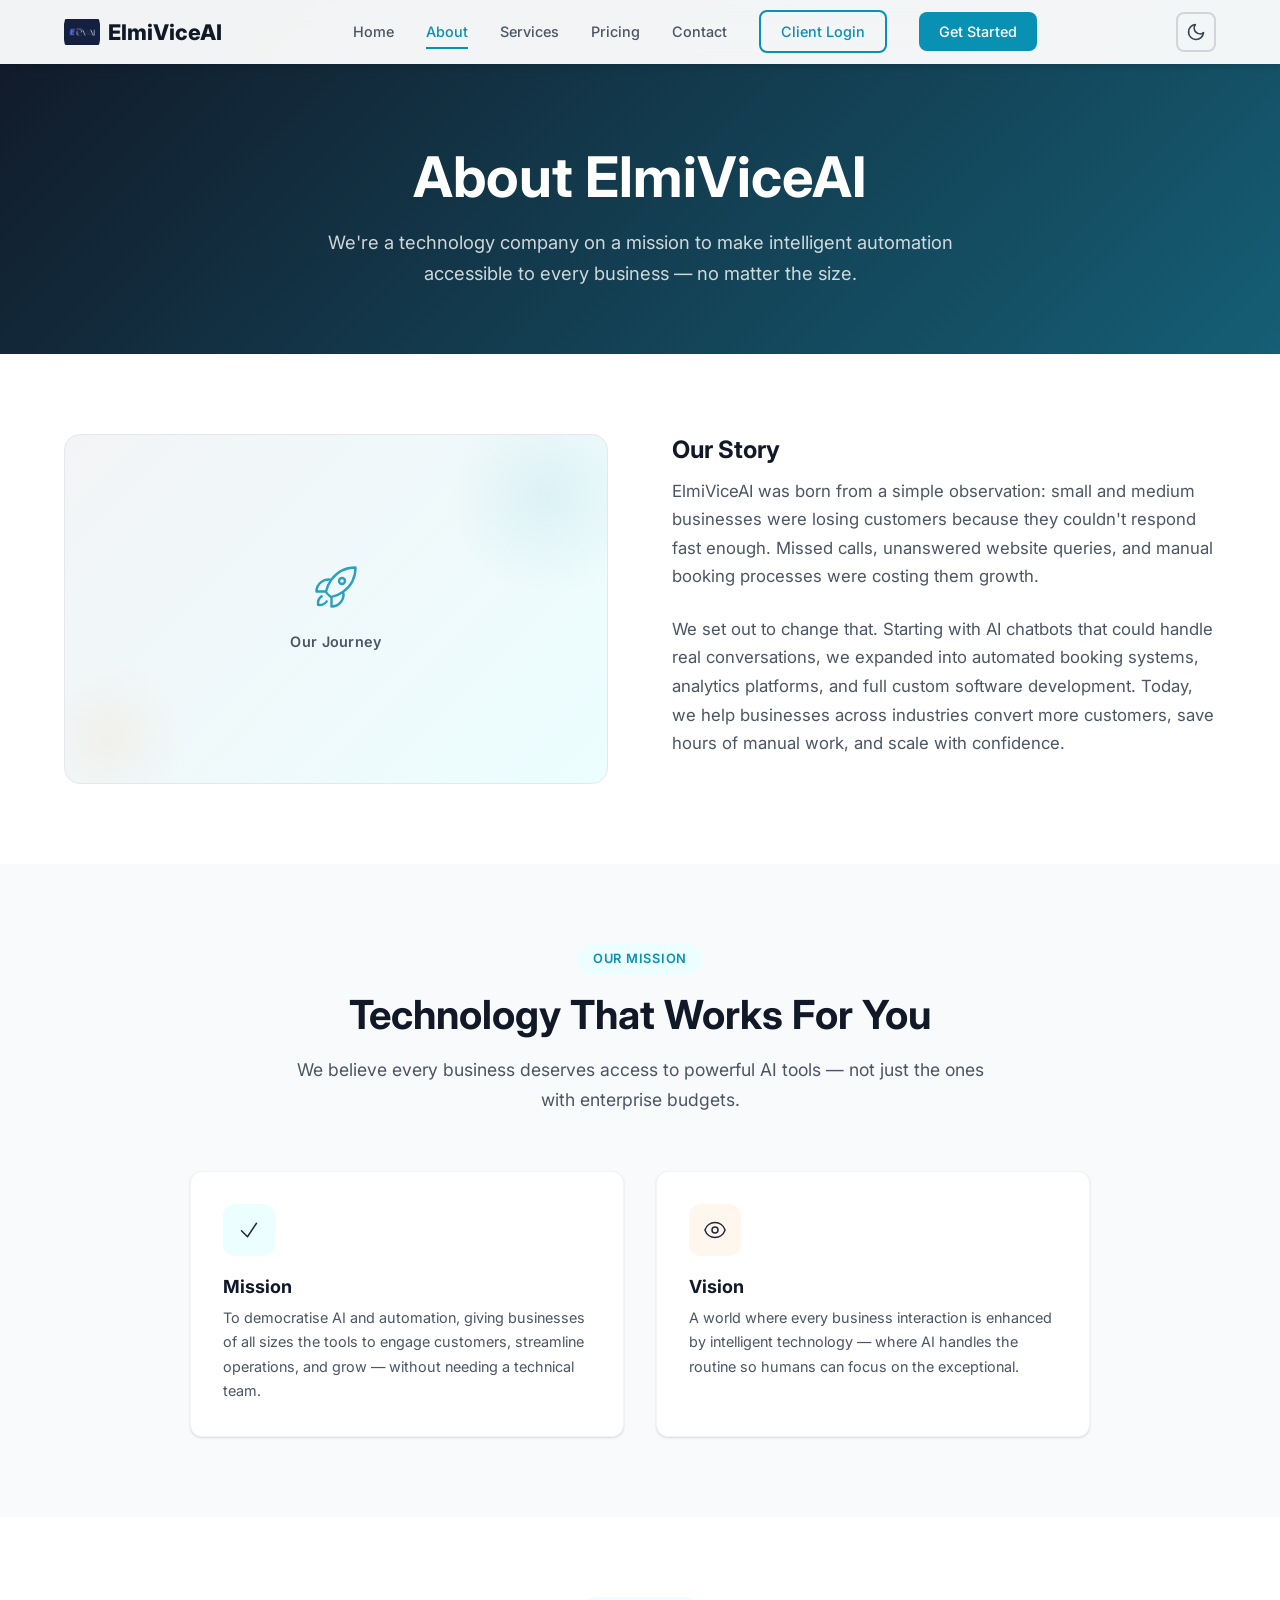
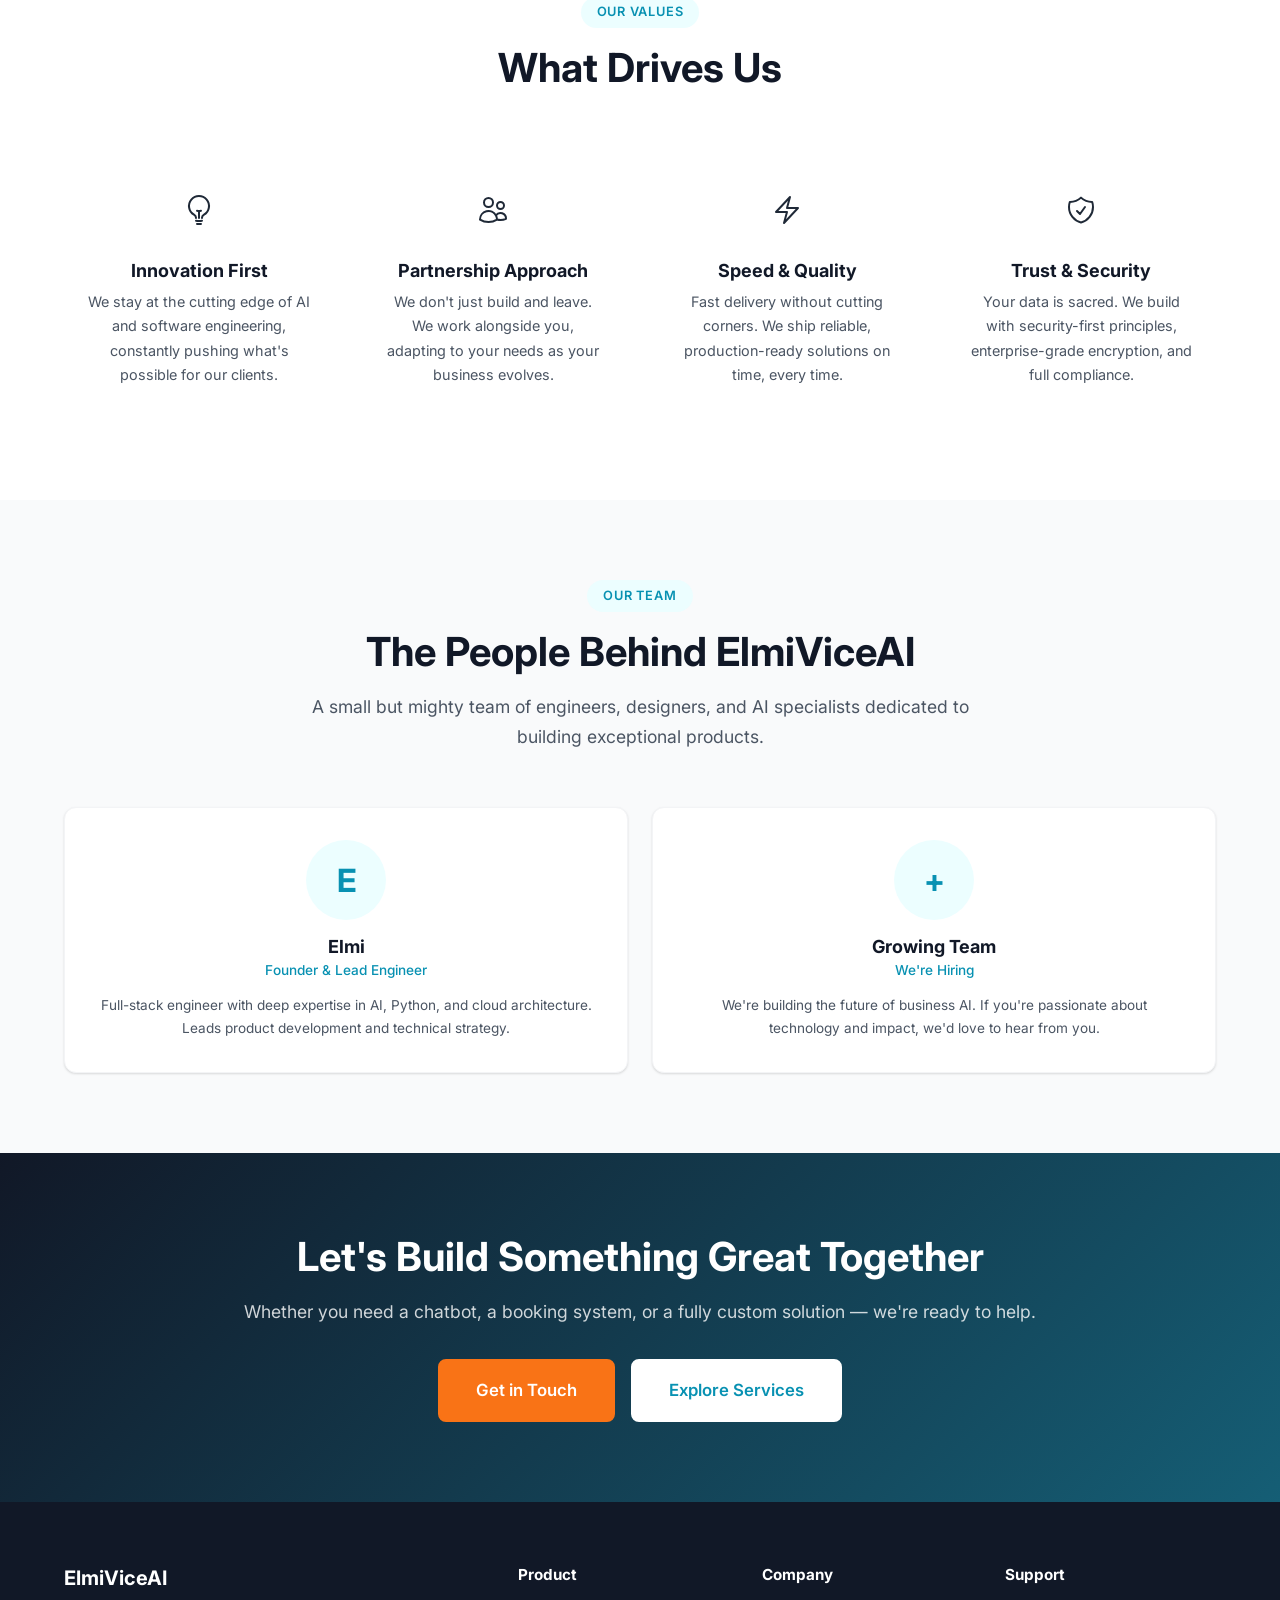
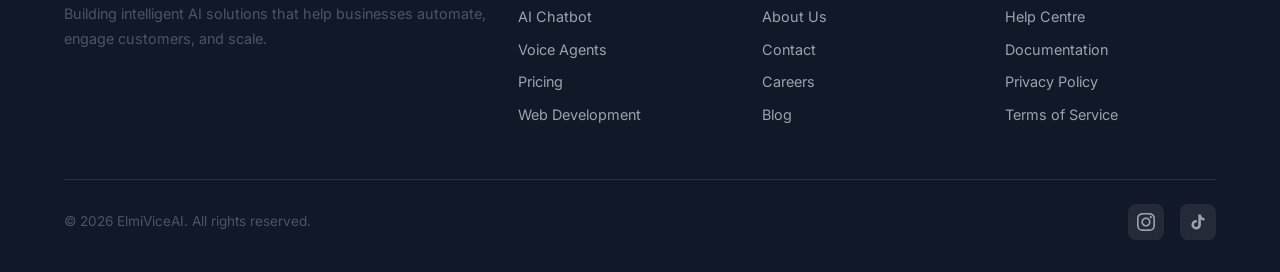
==== commit 34a2d214: "Add Client Login link to navigation across all pages Links to the platform login page so existing cl" ====
--- a/about.html
+++ b/about.html
@@ -41,6 +41,7 @@
                 <a href="services.html">Services</a>
                 <a href="pricing.html">Pricing</a>
                 <a href="contact.html">Contact</a>
+                <a href="https://elmiviseai-platform.onrender.com/login" class="nav-login" target="_blank">Client Login</a>
                 <a href="pricing.html" class="nav-cta">Get Started</a>
             </div>
             <button class="theme-toggle" id="themeToggle" onclick="toggleTheme()" aria-label="Toggle dark mode">
@@ -216,7 +217,7 @@
 <script>
   (function() {
     var w = document.createElement('script');
-    w.src = 'https://elmiviceai-platform.onrender.com/static/widget.js';
+    w.src = 'https://elmiviseai-platform.onrender.com/static/widget.js';
     w.setAttribute('data-business-id', '3');
     w.setAttribute('data-position', 'bottom-right');
     w.async = true;
--- a/css/styles.css
+++ b/css/styles.css
@@ -426,6 +426,32 @@
     color: var(--primary);
 }
 
+.nav-login {
+    padding: 0.5rem 1.25rem !important;
+    border: 2px solid var(--primary);
+    color: var(--primary) !important;
+    border-radius: var(--radius-sm);
+    font-weight: 600;
+    transition: background 0.2s, color 0.2s;
+}
+
+.nav-login:hover {
+    background: var(--primary);
+    color: var(--white) !important;
+    transform: translateY(-1px);
+}
+
+.nav-login::after { display: none !important; }
+
+.navbar.scrolled .nav-login {
+    border-color: var(--primary);
+    color: var(--primary) !important;
+}
+
+.navbar.scrolled .nav-login:hover {
+    color: var(--white) !important;
+}
+
 .nav-cta {
     padding: 0.5rem 1.25rem !important;
     background: var(--primary);
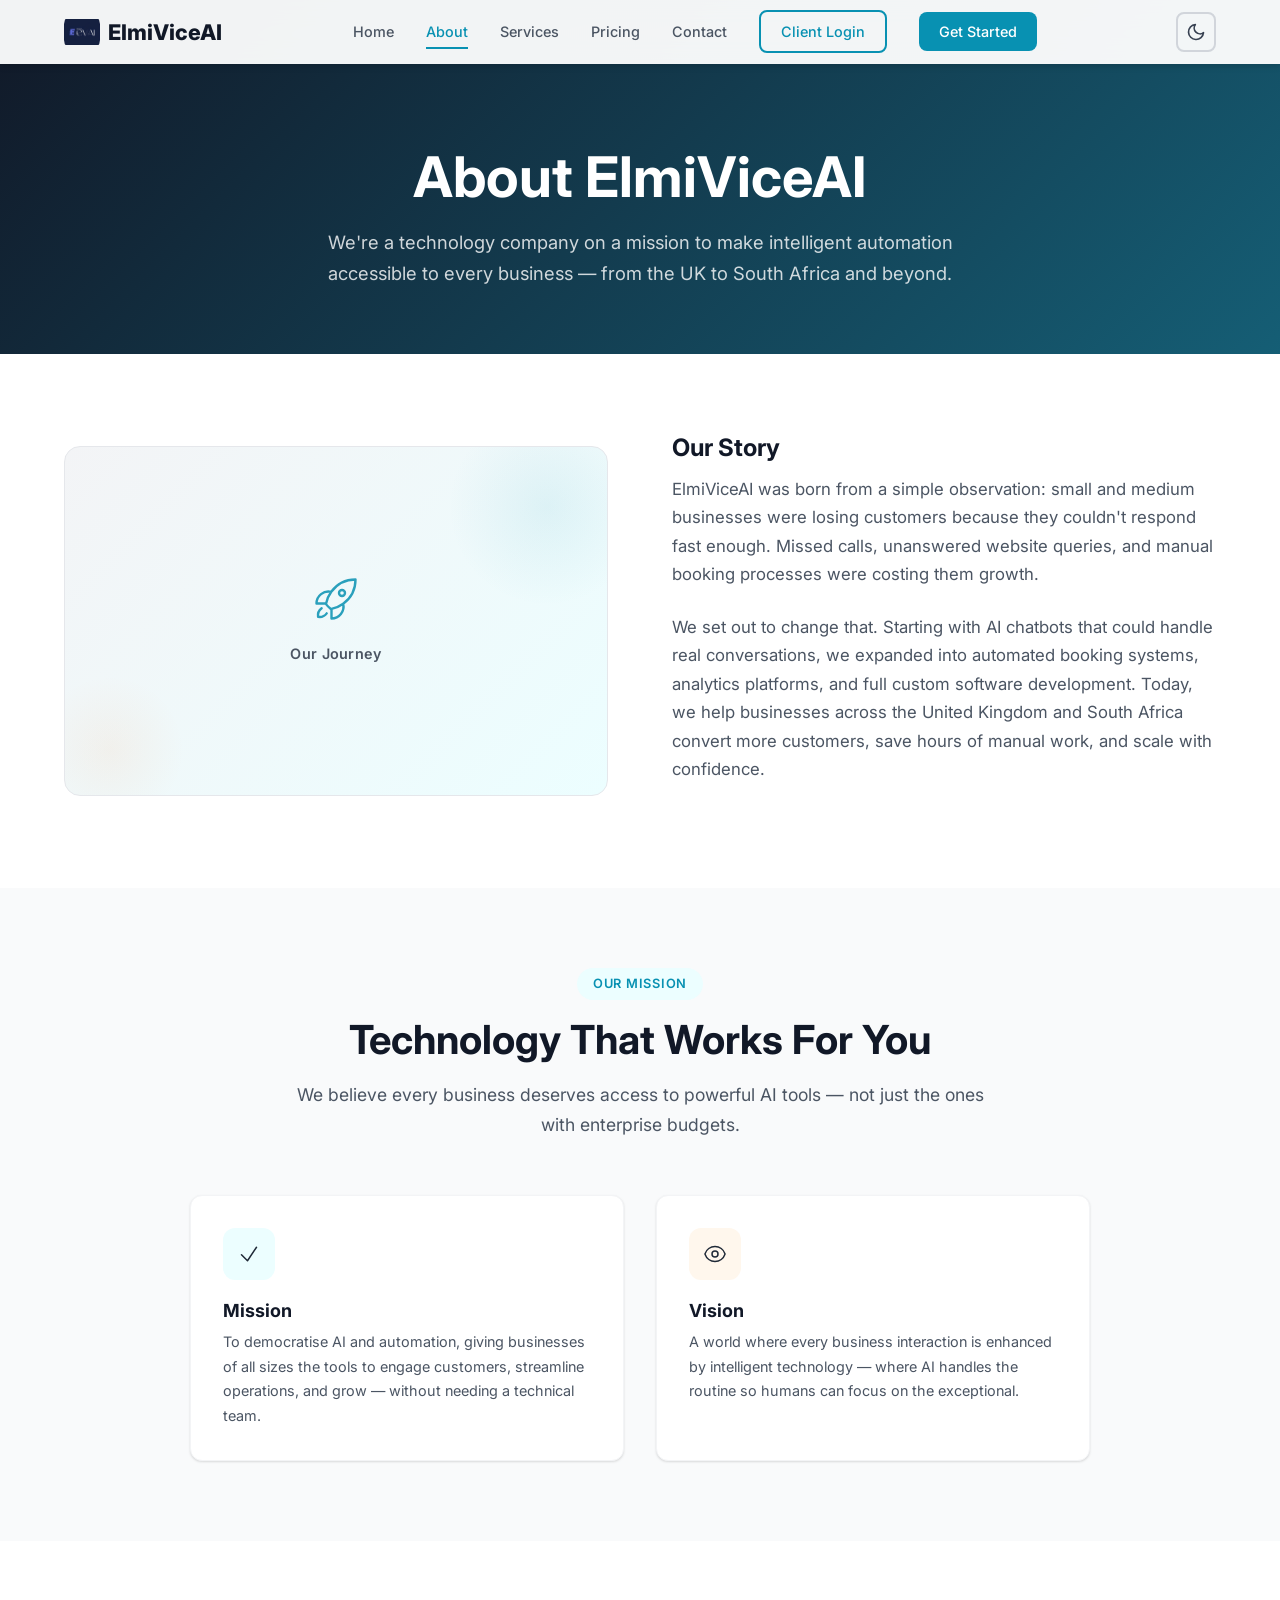
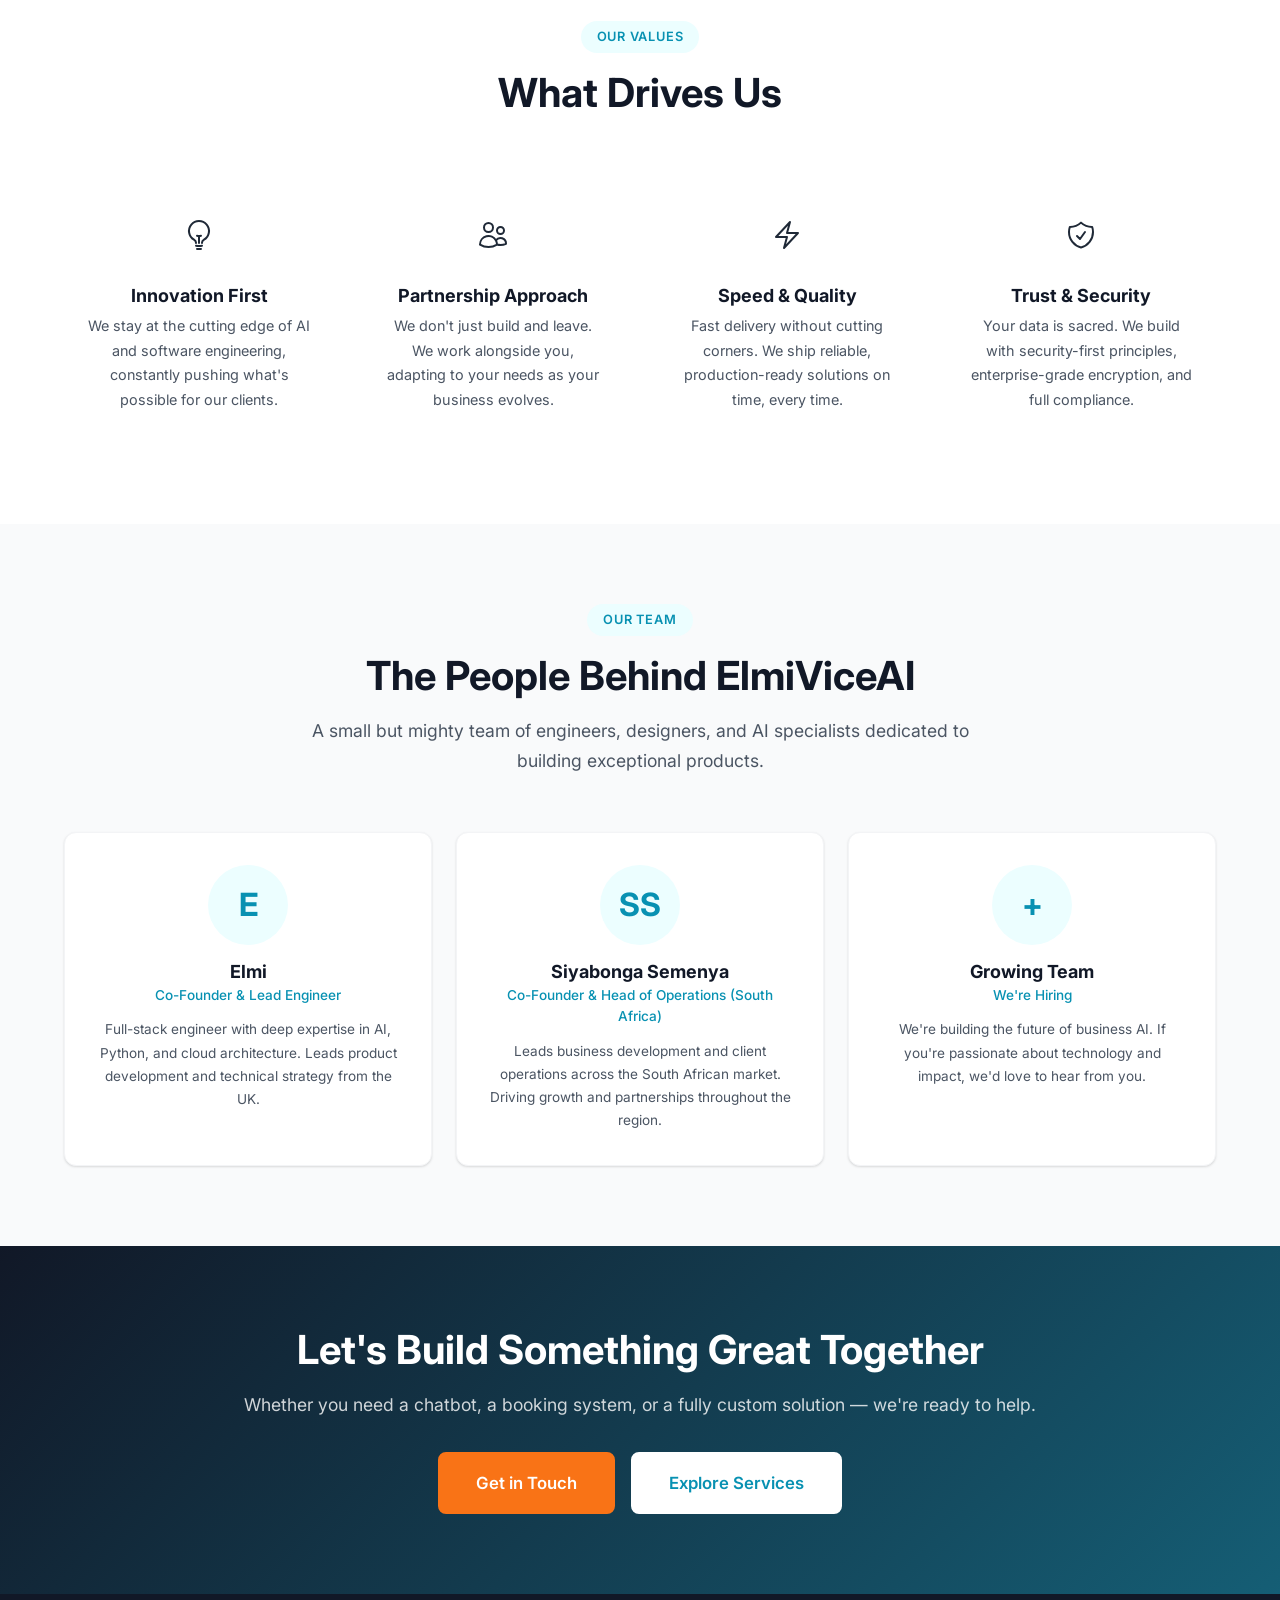
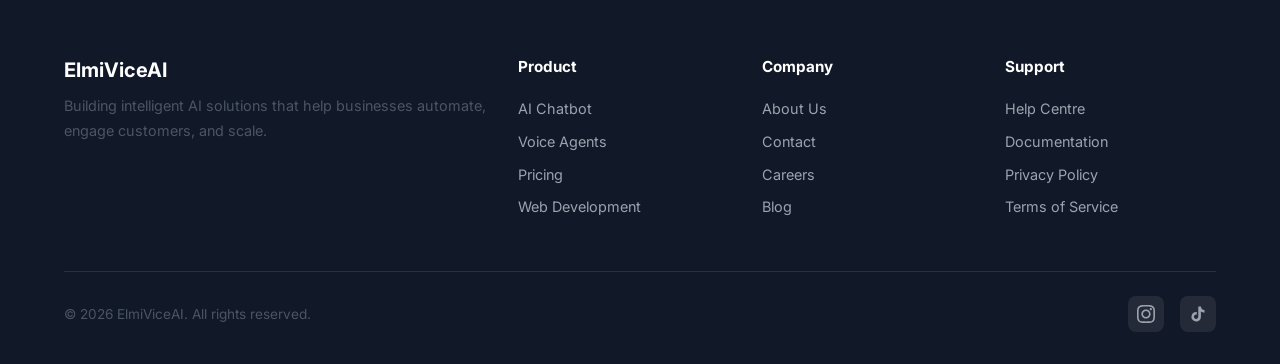
==== commit d8cd45e8: "Add Siyabonga Semenya as co-founder, expand to South Africa market across all pages" ====
--- a/about.html
+++ b/about.html
@@ -6,20 +6,20 @@
     <title>About Us — ElmiViceAI</title>
     <link rel="icon" type="image/png" href="logo.png">
     <link rel="apple-touch-icon" href="logo.png">
-    <meta name="description" content="Learn about ElmiViceAI — our mission, values, and the team behind the AI solutions powering modern businesses.">
-    <meta name="keywords" content="about ElmiViceAI, AI company UK, team, mission, AI solutions company">
+    <meta name="description" content="Learn about ElmiViceAI — our mission, values, and the team behind the AI solutions powering businesses across the UK and South Africa.">
+    <meta name="keywords" content="about ElmiViceAI, AI company UK, AI company South Africa, team, mission, AI solutions company">
     <meta name="author" content="ElmiViceAI">
     <meta name="robots" content="index, follow">
     <link rel="canonical" href="https://elmiviceai.com/about.html">
     <meta property="og:type" content="website">
     <meta property="og:title" content="About Us — ElmiViceAI">
-    <meta property="og:description" content="Learn about ElmiViceAI — our mission, values, and the team behind the AI solutions powering modern businesses.">
+    <meta property="og:description" content="Learn about ElmiViceAI — our mission, values, and the team behind the AI solutions powering businesses across the UK and South Africa.">
     <meta property="og:url" content="https://elmiviceai.com/about.html">
     <meta property="og:site_name" content="ElmiViceAI">
     <meta property="og:image" content="https://elmiviceai.com/logo.png">
     <meta name="twitter:card" content="summary_large_image">
     <meta name="twitter:title" content="About Us — ElmiViceAI">
-    <meta name="twitter:description" content="Learn about ElmiViceAI — our mission, values, and the team behind the AI solutions powering modern businesses.">
+    <meta name="twitter:description" content="Learn about ElmiViceAI — our mission, values, and the team behind the AI solutions powering businesses across the UK and South Africa.">
     <meta name="twitter:image" content="https://elmiviceai.com/logo.png">
     <link rel="preconnect" href="https://fonts.googleapis.com">
     <link rel="preconnect" href="https://fonts.gstatic.com" crossorigin>
@@ -58,7 +58,7 @@
     <section class="page-hero bg-gradient">
         <div class="container">
             <h1>About ElmiViceAI</h1>
-            <p>We're a technology company on a mission to make intelligent automation accessible to every business — no matter the size.</p>
+            <p>We're a technology company on a mission to make intelligent automation accessible to every business — from the UK to South Africa and beyond.</p>
         </div>
     </section>
 
@@ -75,7 +75,7 @@
                 <div class="showcase-content">
                     <h3>Our Story</h3>
                     <p>ElmiViceAI was born from a simple observation: small and medium businesses were losing customers because they couldn't respond fast enough. Missed calls, unanswered website queries, and manual booking processes were costing them growth.</p>
-                    <p style="margin-top: 1rem;">We set out to change that. Starting with AI chatbots that could handle real conversations, we expanded into automated booking systems, analytics platforms, and full custom software development. Today, we help businesses across industries convert more customers, save hours of manual work, and scale with confidence.</p>
+                    <p style="margin-top: 1rem;">We set out to change that. Starting with AI chatbots that could handle real conversations, we expanded into automated booking systems, analytics platforms, and full custom software development. Today, we help businesses across the United Kingdom and South Africa convert more customers, save hours of manual work, and scale with confidence.</p>
                 </div>
             </div>
         </div>
@@ -148,8 +148,14 @@
                 <div class="team-card reveal">
                     <div class="team-avatar">E</div>
                     <h4>Elmi</h4>
-                    <div class="role">Founder & Lead Engineer</div>
-                    <p>Full-stack engineer with deep expertise in AI, Python, and cloud architecture. Leads product development and technical strategy.</p>
+                    <div class="role">Co-Founder &amp; Lead Engineer</div>
+                    <p>Full-stack engineer with deep expertise in AI, Python, and cloud architecture. Leads product development and technical strategy from the UK.</p>
+                </div>
+                <div class="team-card reveal">
+                    <div class="team-avatar">SS</div>
+                    <h4>Siyabonga Semenya</h4>
+                    <div class="role">Co-Founder &amp; Head of Operations (South Africa)</div>
+                    <p>Leads business development and client operations across the South African market. Driving growth and partnerships throughout the region.</p>
                 </div>
                 <div class="team-card reveal">
                     <div class="team-avatar">+</div>
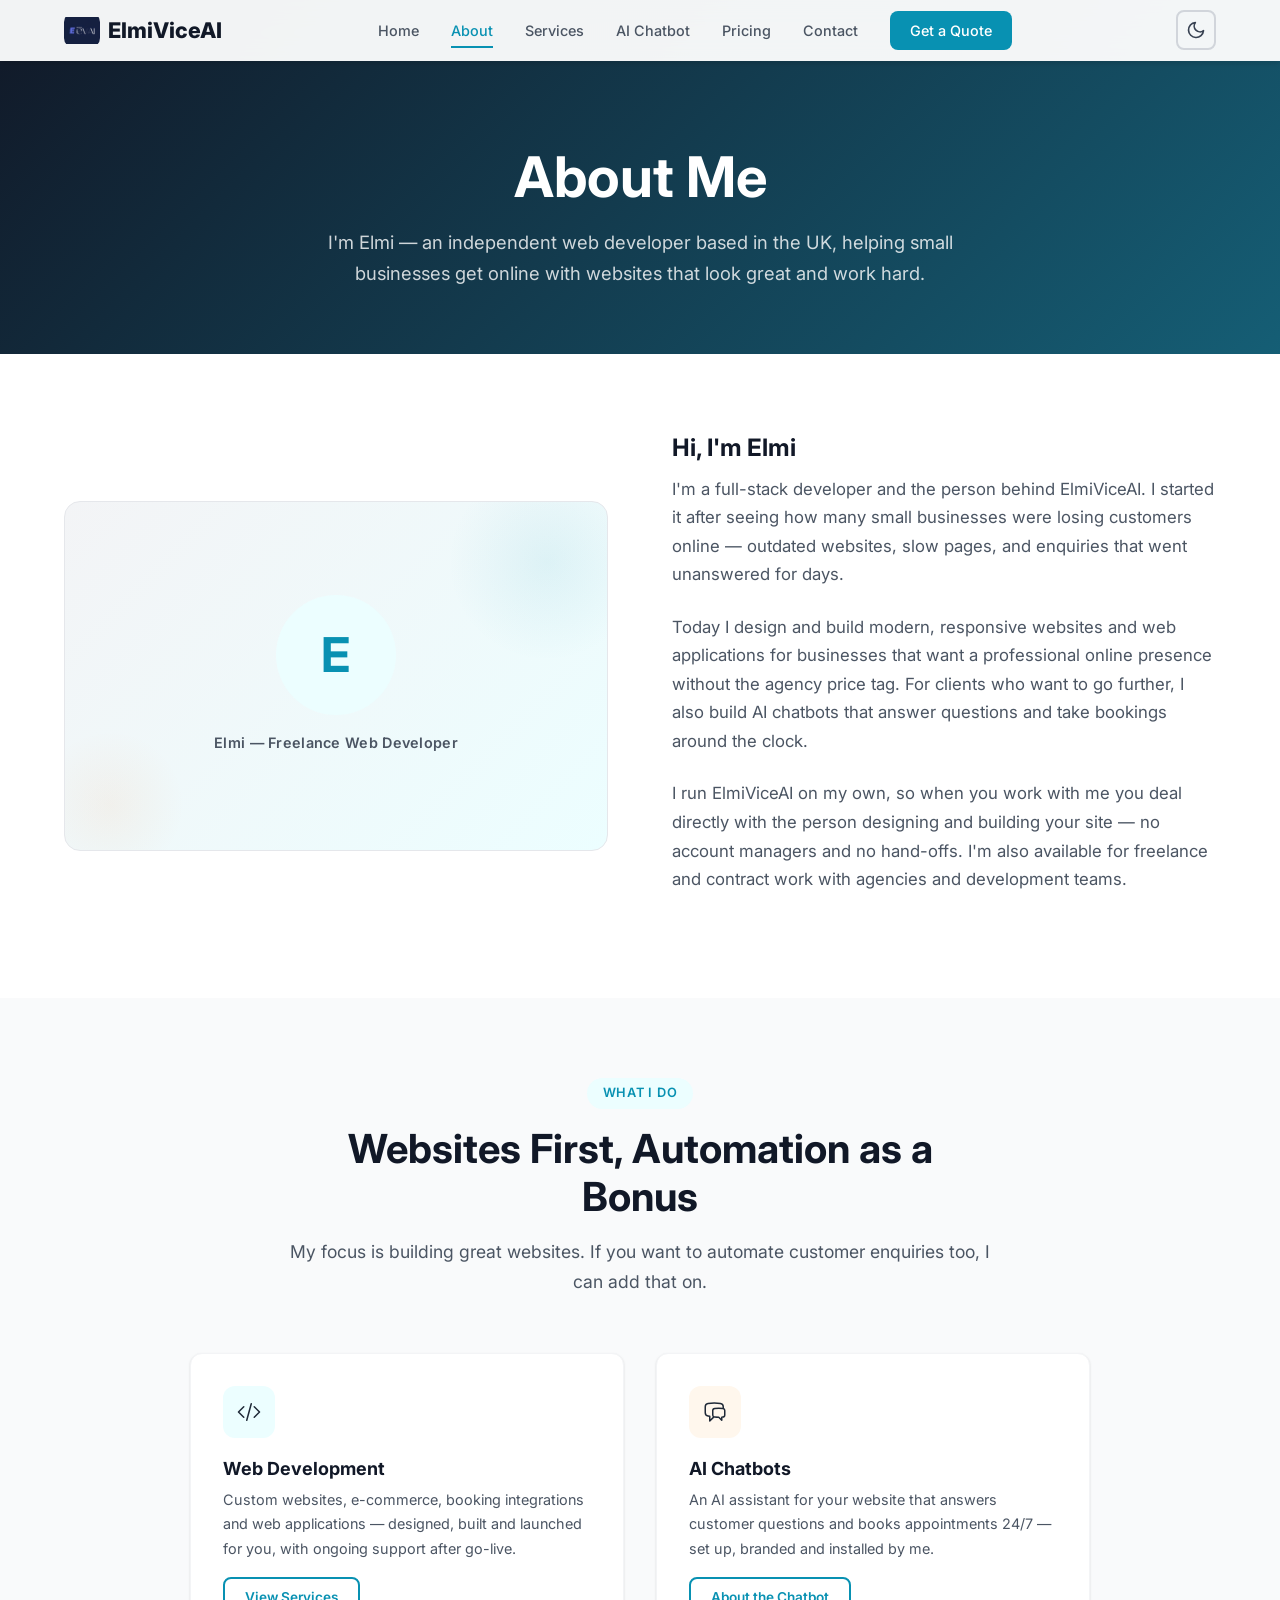
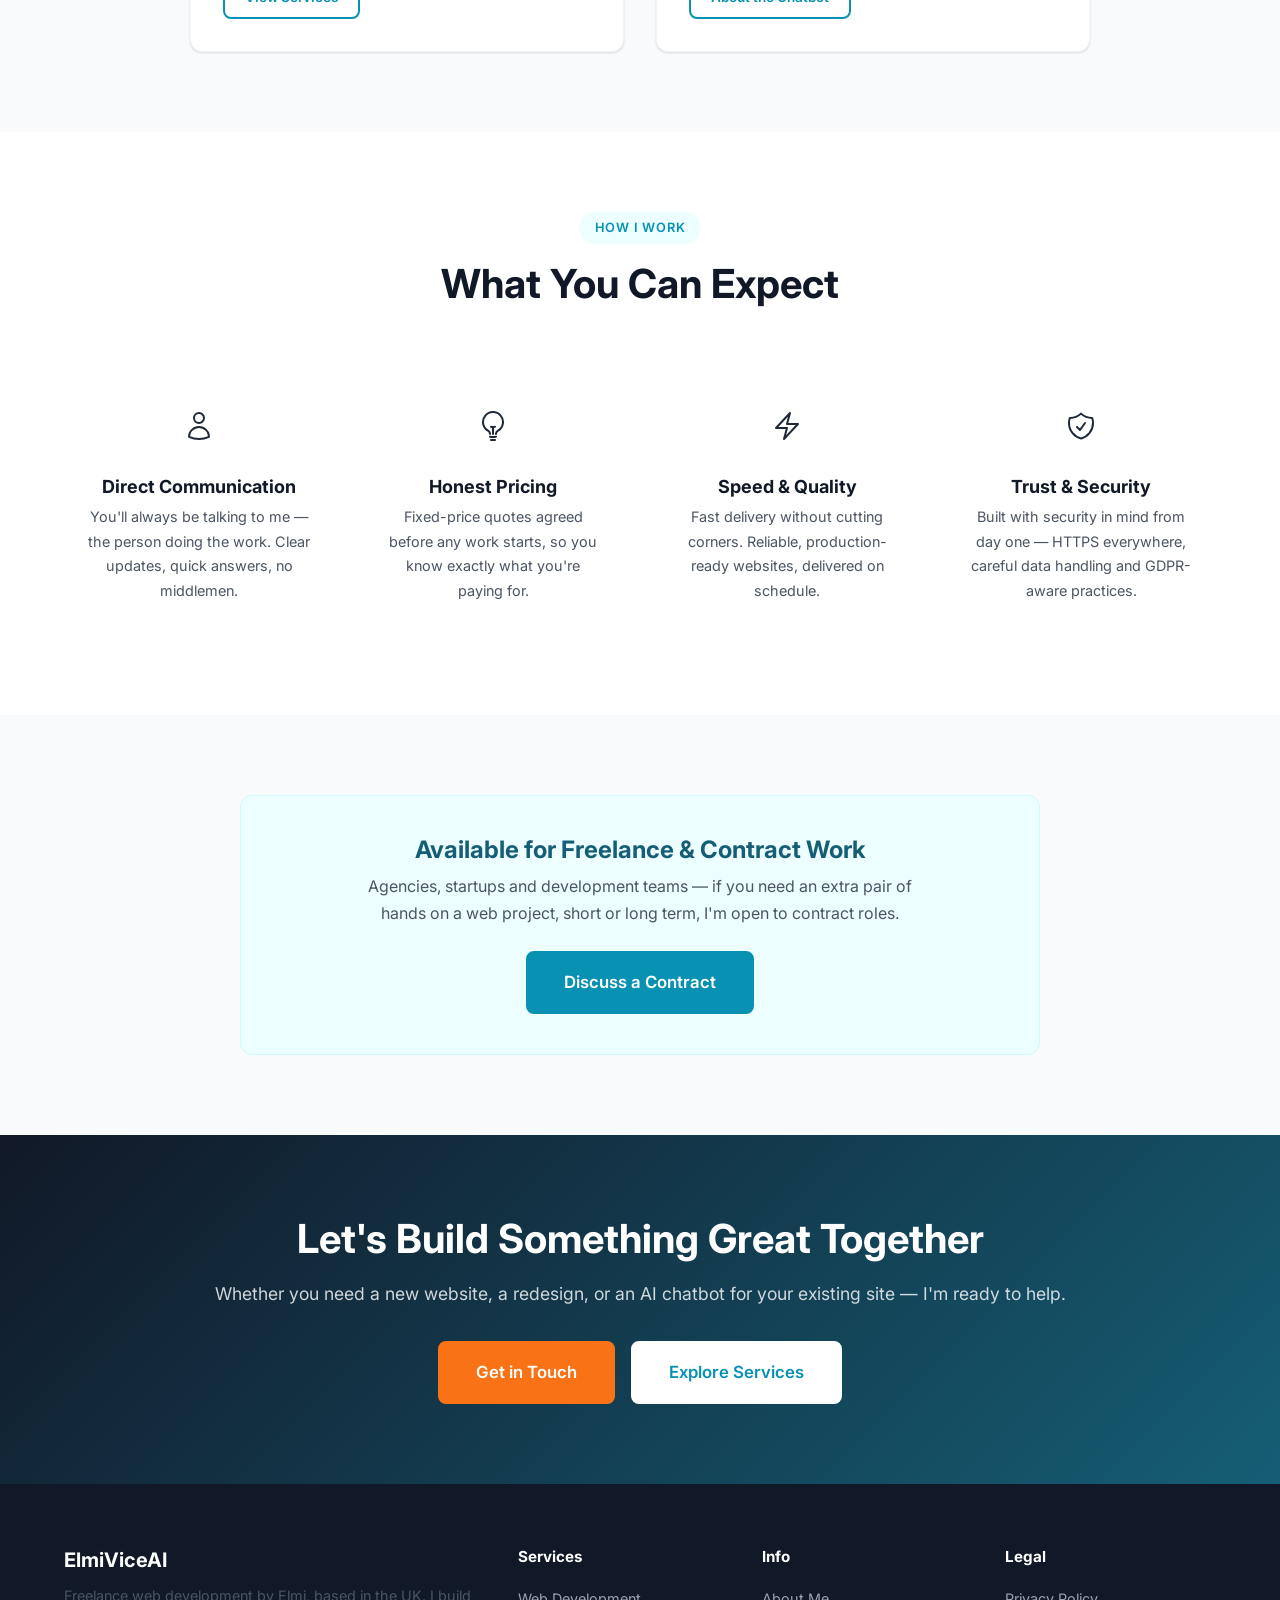
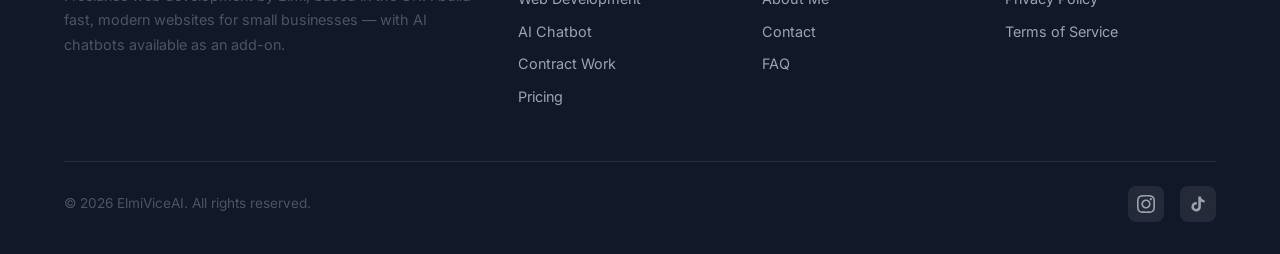
==== commit 82a5210f: "Restructure site around freelance web development Refocus the site on web development as the primary" ====
--- a/about.html
+++ b/about.html
@@ -3,23 +3,24 @@
 <head>
     <meta charset="UTF-8">
     <meta name="viewport" content="width=device-width, initial-scale=1.0">
-    <title>About Us — ElmiViceAI</title>
-    <link rel="icon" type="image/png" href="logo.png">
-    <link rel="apple-touch-icon" href="logo.png">
-    <meta name="description" content="Learn about ElmiViceAI — our mission, values, and the team behind the AI solutions powering businesses across the UK and South Africa.">
-    <meta name="keywords" content="about ElmiViceAI, AI company UK, AI company South Africa, team, mission, AI solutions company">
+    <title>About Me — ElmiViceAI</title>
+    <link rel="icon" type="image/jpeg" sizes="192x192" href="favicon.jpg">
+    <link rel="icon" type="image/x-icon" href="favicon.ico">
+    <link rel="apple-touch-icon" href="favicon.jpg">
+    <meta name="description" content="Meet Elmi, the independent UK web developer behind ElmiViceAI — building modern websites for small businesses and available for freelance and contract work.">
+    <meta name="keywords" content="about ElmiViceAI, freelance web developer UK, independent web developer, contract web developer, Elmi">
     <meta name="author" content="ElmiViceAI">
     <meta name="robots" content="index, follow">
     <link rel="canonical" href="https://elmiviceai.com/about.html">
     <meta property="og:type" content="website">
-    <meta property="og:title" content="About Us — ElmiViceAI">
-    <meta property="og:description" content="Learn about ElmiViceAI — our mission, values, and the team behind the AI solutions powering businesses across the UK and South Africa.">
+    <meta property="og:title" content="About Me — ElmiViceAI">
+    <meta property="og:description" content="Meet Elmi, the independent UK web developer behind ElmiViceAI — building modern websites for small businesses and available for freelance and contract work.">
     <meta property="og:url" content="https://elmiviceai.com/about.html">
     <meta property="og:site_name" content="ElmiViceAI">
     <meta property="og:image" content="https://elmiviceai.com/logo.png">
     <meta name="twitter:card" content="summary_large_image">
-    <meta name="twitter:title" content="About Us — ElmiViceAI">
-    <meta name="twitter:description" content="Learn about ElmiViceAI — our mission, values, and the team behind the AI solutions powering businesses across the UK and South Africa.">
+    <meta name="twitter:title" content="About Me — ElmiViceAI">
+    <meta name="twitter:description" content="Meet Elmi, the independent UK web developer behind ElmiViceAI — building modern websites for small businesses and available for freelance and contract work.">
     <meta name="twitter:image" content="https://elmiviceai.com/logo.png">
     <link rel="preconnect" href="https://fonts.googleapis.com">
     <link rel="preconnect" href="https://fonts.gstatic.com" crossorigin>
@@ -39,10 +40,10 @@
                 <a href="index.html">Home</a>
                 <a href="about.html" class="active">About</a>
                 <a href="services.html">Services</a>
+                <a href="chatbot.html">AI Chatbot</a>
                 <a href="pricing.html">Pricing</a>
                 <a href="contact.html">Contact</a>
-                <a href="https://elmiviseai-platform.onrender.com/login" class="nav-login" target="_blank">Client Login</a>
-                <a href="pricing.html" class="nav-cta">Get Started</a>
+                <a href="contact.html" class="nav-cta">Get a Quote</a>
             </div>
             <button class="theme-toggle" id="themeToggle" onclick="toggleTheme()" aria-label="Toggle dark mode">
                 <svg class="icon-moon" xmlns="http://www.w3.org/2000/svg" fill="none" viewBox="0 0 24 24" stroke="currentColor" stroke-width="2"><path stroke-linecap="round" stroke-linejoin="round" d="M21 12.79A9 9 0 1 1 11.21 3a7 7 0 0 0 9.79 9.79z"/></svg>
@@ -57,48 +58,51 @@
     <!-- ==================== Hero ==================== -->
     <section class="page-hero bg-gradient">
         <div class="container">
-            <h1>About ElmiViceAI</h1>
-            <p>We're a technology company on a mission to make intelligent automation accessible to every business — from the UK to South Africa and beyond.</p>
-        </div>
-    </section>
-
-    <!-- ==================== Our Story ==================== -->
+            <h1>About Me</h1>
+            <p>I'm Elmi — an independent web developer based in the UK, helping small businesses get online with websites that look great and work hard.</p>
+        </div>
+    </section>
+
+    <!-- ==================== My Story ==================== -->
     <section class="section">
         <div class="container">
             <div class="showcase-grid reveal">
                 <div class="showcase-image">
                     <div class="placeholder-graphic">
-                        <svg xmlns="http://www.w3.org/2000/svg" width="48" height="48" fill="none" viewBox="0 0 24 24" stroke="var(--primary)" stroke-width="1.2"><path stroke-linecap="round" stroke-linejoin="round" d="M15.59 14.37a6 6 0 0 1-5.84 7.38v-4.8m5.84-2.58a14.98 14.98 0 0 0 6.16-12.12A14.98 14.98 0 0 0 9.631 8.41m5.96 5.96a14.926 14.926 0 0 1-5.841 2.58m-.119-8.54a6 6 0 0 0-7.381 5.84h4.8m2.58-5.84a14.927 14.927 0 0 0-2.58 5.84m2.699 2.7c-.103.021-.207.041-.311.06a15.09 15.09 0 0 1-2.448-2.448 14.9 14.9 0 0 1 .06-.312m-2.24 2.39a4.493 4.493 0 0 0-1.757 4.306 4.493 4.493 0 0 0 4.306-1.758M16.5 9a1.5 1.5 0 1 1-3 0 1.5 1.5 0 0 1 3 0Z"/></svg>
-                        <p>Our Journey</p>
+                        <div class="team-avatar" style="width: 120px; height: 120px; font-size: 3rem;">E</div>
+                        <p>Elmi — Freelance Web Developer</p>
                     </div>
                 </div>
                 <div class="showcase-content">
-                    <h3>Our Story</h3>
-                    <p>ElmiViceAI was born from a simple observation: small and medium businesses were losing customers because they couldn't respond fast enough. Missed calls, unanswered website queries, and manual booking processes were costing them growth.</p>
-                    <p style="margin-top: 1rem;">We set out to change that. Starting with AI chatbots that could handle real conversations, we expanded into automated booking systems, analytics platforms, and full custom software development. Today, we help businesses across the United Kingdom and South Africa convert more customers, save hours of manual work, and scale with confidence.</p>
-                </div>
-            </div>
-        </div>
-    </section>
-
-    <!-- ==================== Mission & Vision ==================== -->
+                    <h3>Hi, I'm Elmi</h3>
+                    <p>I'm a full-stack developer and the person behind ElmiViceAI. I started it after seeing how many small businesses were losing customers online — outdated websites, slow pages, and enquiries that went unanswered for days.</p>
+                    <p>Today I design and build modern, responsive websites and web applications for businesses that want a professional online presence without the agency price tag. For clients who want to go further, I also build AI chatbots that answer questions and take bookings around the clock.</p>
+                    <p>I run ElmiViceAI on my own, so when you work with me you deal directly with the person designing and building your site — no account managers and no hand-offs. I'm also available for freelance and contract work with agencies and development teams.</p>
+                </div>
+            </div>
+        </div>
+    </section>
+
+    <!-- ==================== What I Do ==================== -->
     <section class="section bg-light">
         <div class="container">
             <div class="section-header reveal">
-                <span class="badge">Our Mission</span>
-                <h2>Technology That Works For You</h2>
-                <p>We believe every business deserves access to powerful AI tools — not just the ones with enterprise budgets.</p>
-            </div>
-            <div style="display: grid; grid-template-columns: 1fr 1fr; gap: 2rem; max-width: 900px; margin: 0 auto;">
+                <span class="badge">What I Do</span>
+                <h2>Websites First, Automation as a Bonus</h2>
+                <p>My focus is building great websites. If you want to automate customer enquiries too, I can add that on.</p>
+            </div>
+            <div class="two-col-grid">
                 <div class="feature-card reveal">
-                    <div class="feature-icon teal"><svg xmlns="http://www.w3.org/2000/svg" width="24" height="24" fill="none" viewBox="0 0 24 24" stroke="currentColor" stroke-width="1.5"><path stroke-linecap="round" stroke-linejoin="round" d="m4.5 12.75 6 6 9-13.5"/></svg></div>
-                    <h4>Mission</h4>
-                    <p>To democratise AI and automation, giving businesses of all sizes the tools to engage customers, streamline operations, and grow — without needing a technical team.</p>
+                    <div class="feature-icon teal"><svg xmlns="http://www.w3.org/2000/svg" width="24" height="24" fill="none" viewBox="0 0 24 24" stroke="currentColor" stroke-width="1.5"><path stroke-linecap="round" stroke-linejoin="round" d="M17.25 6.75 22.5 12l-5.25 5.25m-10.5 0L1.5 12l5.25-5.25m7.5-3-4.5 16.5"/></svg></div>
+                    <h4>Web Development</h4>
+                    <p>Custom websites, e-commerce, booking integrations and web applications — designed, built and launched for you, with ongoing support after go-live.</p>
+                    <a href="services.html#web-development" class="btn btn-outline btn-sm" style="margin-top: 1rem;">View Services</a>
                 </div>
                 <div class="feature-card reveal">
-                    <div class="feature-icon orange"><svg xmlns="http://www.w3.org/2000/svg" width="24" height="24" fill="none" viewBox="0 0 24 24" stroke="currentColor" stroke-width="1.5"><path stroke-linecap="round" stroke-linejoin="round" d="M2.036 12.322a1.012 1.012 0 0 1 0-.639C3.423 7.51 7.36 4.5 12 4.5c4.638 0 8.573 3.007 9.963 7.178.07.207.07.431 0 .639C20.577 16.49 16.64 19.5 12 19.5c-4.638 0-8.573-3.007-9.963-7.178Z"/><path stroke-linecap="round" stroke-linejoin="round" d="M15 12a3 3 0 1 1-6 0 3 3 0 0 1 6 0Z"/></svg></div>
-                    <h4>Vision</h4>
-                    <p>A world where every business interaction is enhanced by intelligent technology — where AI handles the routine so humans can focus on the exceptional.</p>
+                    <div class="feature-icon orange"><svg xmlns="http://www.w3.org/2000/svg" width="24" height="24" fill="none" viewBox="0 0 24 24" stroke="currentColor" stroke-width="1.5"><path stroke-linecap="round" stroke-linejoin="round" d="M20.25 8.511c.884.284 1.5 1.128 1.5 2.097v4.286c0 1.136-.847 2.1-1.98 2.193-.34.027-.68.052-1.02.072v3.091l-3-3c-1.354 0-2.694-.055-4.02-.163a2.115 2.115 0 0 1-.825-.242m9.345-8.334a2.126 2.126 0 0 0-.476-.095 48.64 48.64 0 0 0-8.048 0c-1.131.094-1.976 1.057-1.976 2.192v4.286c0 .837.46 1.58 1.155 1.951m9.345-8.334V6.637c0-1.621-1.152-3.026-2.76-3.235A48.455 48.455 0 0 0 11.25 3c-2.115 0-4.198.137-6.24.402-1.608.209-2.76 1.614-2.76 3.235v6.226c0 1.621 1.152 3.026 2.76 3.235.577.075 1.157.14 1.74.194V21l4.155-4.155"/></svg></div>
+                    <h4>AI Chatbots</h4>
+                    <p>An AI assistant for your website that answers customer questions and books appointments 24/7 — set up, branded and installed by me.</p>
+                    <a href="chatbot.html" class="btn btn-outline btn-sm" style="margin-top: 1rem;">About the Chatbot</a>
                 </div>
             </div>
         </div>
@@ -108,61 +112,41 @@
     <section class="section">
         <div class="container">
             <div class="section-header reveal">
-                <span class="badge">Our Values</span>
-                <h2>What Drives Us</h2>
+                <span class="badge">How I Work</span>
+                <h2>What You Can Expect</h2>
             </div>
             <div class="values-grid">
                 <div class="value-card reveal">
+                    <div class="value-icon"><svg xmlns="http://www.w3.org/2000/svg" width="32" height="32" fill="none" viewBox="0 0 24 24" stroke="currentColor" stroke-width="1.5"><path stroke-linecap="round" stroke-linejoin="round" d="M15.75 6a3.75 3.75 0 1 1-7.5 0 3.75 3.75 0 0 1 7.5 0ZM4.501 20.118a7.5 7.5 0 0 1 14.998 0A17.933 17.933 0 0 1 12 21.75c-2.676 0-5.216-.584-7.499-1.632Z"/></svg></div>
+                    <h4>Direct Communication</h4>
+                    <p>You'll always be talking to me — the person doing the work. Clear updates, quick answers, no middlemen.</p>
+                </div>
+                <div class="value-card reveal">
                     <div class="value-icon"><svg xmlns="http://www.w3.org/2000/svg" width="32" height="32" fill="none" viewBox="0 0 24 24" stroke="currentColor" stroke-width="1.5"><path stroke-linecap="round" stroke-linejoin="round" d="M12 18v-5.25m0 0a6.01 6.01 0 0 0 1.5-.189m-1.5.189a6.01 6.01 0 0 1-1.5-.189m3.75 7.478a12.06 12.06 0 0 1-4.5 0m3.75 2.383a14.406 14.406 0 0 1-3 0M14.25 18v-.192c0-.983.658-1.823 1.508-2.316a7.5 7.5 0 1 0-7.517 0c.85.493 1.509 1.333 1.509 2.316V18"/></svg></div>
-                    <h4>Innovation First</h4>
-                    <p>We stay at the cutting edge of AI and software engineering, constantly pushing what's possible for our clients.</p>
-                </div>
-                <div class="value-card reveal">
-                    <div class="value-icon"><svg xmlns="http://www.w3.org/2000/svg" width="32" height="32" fill="none" viewBox="0 0 24 24" stroke="currentColor" stroke-width="1.5"><path stroke-linecap="round" stroke-linejoin="round" d="M15 19.128a9.38 9.38 0 0 0 2.625.372 9.337 9.337 0 0 0 4.121-.952 4.125 4.125 0 0 0-7.533-2.493M15 19.128v-.003c0-1.113-.285-2.16-.786-3.07M15 19.128v.106A12.318 12.318 0 0 1 8.624 21c-2.331 0-4.512-.645-6.374-1.766l-.001-.109a6.375 6.375 0 0 1 11.964-3.07M12 6.375a3.375 3.375 0 1 1-6.75 0 3.375 3.375 0 0 1 6.75 0Zm8.25 2.25a2.625 2.625 0 1 1-5.25 0 2.625 2.625 0 0 1 5.25 0Z"/></svg></div>
-                    <h4>Partnership Approach</h4>
-                    <p>We don't just build and leave. We work alongside you, adapting to your needs as your business evolves.</p>
+                    <h4>Honest Pricing</h4>
+                    <p>Fixed-price quotes agreed before any work starts, so you know exactly what you're paying for.</p>
                 </div>
                 <div class="value-card reveal">
                     <div class="value-icon"><svg xmlns="http://www.w3.org/2000/svg" width="32" height="32" fill="none" viewBox="0 0 24 24" stroke="currentColor" stroke-width="1.5"><path stroke-linecap="round" stroke-linejoin="round" d="m3.75 13.5 10.5-11.25L12 10.5h8.25L9.75 21.75 12 13.5H3.75Z"/></svg></div>
-                    <h4>Speed & Quality</h4>
-                    <p>Fast delivery without cutting corners. We ship reliable, production-ready solutions on time, every time.</p>
+                    <h4>Speed &amp; Quality</h4>
+                    <p>Fast delivery without cutting corners. Reliable, production-ready websites, delivered on schedule.</p>
                 </div>
                 <div class="value-card reveal">
                     <div class="value-icon"><svg xmlns="http://www.w3.org/2000/svg" width="32" height="32" fill="none" viewBox="0 0 24 24" stroke="currentColor" stroke-width="1.5"><path stroke-linecap="round" stroke-linejoin="round" d="M9 12.75 11.25 15 15 9.75m-3-7.036A11.959 11.959 0 0 1 3.598 6 11.99 11.99 0 0 0 3 9.749c0 5.592 3.824 10.29 9 11.623 5.176-1.332 9-6.03 9-11.622 0-1.31-.21-2.571-.598-3.751h-.152c-3.196 0-6.1-1.248-8.25-3.285Z"/></svg></div>
-                    <h4>Trust & Security</h4>
-                    <p>Your data is sacred. We build with security-first principles, enterprise-grade encryption, and full compliance.</p>
-                </div>
-            </div>
-        </div>
-    </section>
-
-    <!-- ==================== Team ==================== -->
+                    <h4>Trust &amp; Security</h4>
+                    <p>Built with security in mind from day one — HTTPS everywhere, careful data handling and GDPR-aware practices.</p>
+                </div>
+            </div>
+        </div>
+    </section>
+
+    <!-- ==================== Contract Work ==================== -->
     <section class="section bg-light">
         <div class="container">
-            <div class="section-header reveal">
-                <span class="badge">Our Team</span>
-                <h2>The People Behind ElmiViceAI</h2>
-                <p>A small but mighty team of engineers, designers, and AI specialists dedicated to building exceptional products.</p>
-            </div>
-            <div class="team-grid">
-                <div class="team-card reveal">
-                    <div class="team-avatar">E</div>
-                    <h4>Elmi</h4>
-                    <div class="role">Co-Founder &amp; Lead Engineer</div>
-                    <p>Full-stack engineer with deep expertise in AI, Python, and cloud architecture. Leads product development and technical strategy from the UK.</p>
-                </div>
-                <div class="team-card reveal">
-                    <div class="team-avatar">SS</div>
-                    <h4>Siyabonga Semenya</h4>
-                    <div class="role">Co-Founder &amp; Head of Operations (South Africa)</div>
-                    <p>Leads business development and client operations across the South African market. Driving growth and partnerships throughout the region.</p>
-                </div>
-                <div class="team-card reveal">
-                    <div class="team-avatar">+</div>
-                    <h4>Growing Team</h4>
-                    <div class="role">We're Hiring</div>
-                    <p>We're building the future of business AI. If you're passionate about technology and impact, we'd love to hear from you.</p>
-                </div>
+            <div class="callout reveal">
+                <h3>Available for Freelance &amp; Contract Work</h3>
+                <p>Agencies, startups and development teams — if you need an extra pair of hands on a web project, short or long term, I'm open to contract roles.</p>
+                <a href="contact.html?interest=contract" class="btn btn-primary btn-lg">Discuss a Contract</a>
             </div>
         </div>
     </section>
@@ -171,7 +155,7 @@
     <section class="cta-section bg-gradient">
         <div class="container">
             <h2>Let's Build Something Great Together</h2>
-            <p>Whether you need a chatbot, a booking system, or a fully custom solution — we're ready to help.</p>
+            <p>Whether you need a new website, a redesign, or an AI chatbot for your existing site — I'm ready to help.</p>
             <div class="cta-actions">
                 <a href="contact.html" class="btn btn-accent btn-lg">Get in Touch</a>
                 <a href="services.html" class="btn btn-white btn-lg">Explore Services</a>
@@ -185,26 +169,23 @@
             <div class="footer-grid">
                 <div class="footer-brand">
                     <h3>ElmiViceAI</h3>
-                    <p>Building intelligent AI solutions that help businesses automate, engage customers, and scale.</p>
+                    <p>Freelance web development by Elmi, based in the UK. I build fast, modern websites for small businesses — with AI chatbots available as an add-on.</p>
                 </div>
                 <div class="footer-col">
-                    <h4>Product</h4>
-                    <a href="services.html">AI Chatbot</a>
-                    <a href="services.html#voice-agents">Voice Agents</a>
+                    <h4>Services</h4>
+                    <a href="services.html#web-development">Web Development</a>
+                    <a href="chatbot.html">AI Chatbot</a>
+                    <a href="services.html#contract-work">Contract Work</a>
                     <a href="pricing.html">Pricing</a>
-                    <a href="services.html#web-development">Web Development</a>
                 </div>
                 <div class="footer-col">
-                    <h4>Company</h4>
-                    <a href="about.html">About Us</a>
+                    <h4>Info</h4>
+                    <a href="about.html">About Me</a>
                     <a href="contact.html">Contact</a>
-                    <a href="careers.html">Careers</a>
-                    <a href="blog.html">Blog</a>
+                    <a href="pricing.html#faq">FAQ</a>
                 </div>
                 <div class="footer-col">
-                    <h4>Support</h4>
-                    <a href="contact.html">Help Centre</a>
-                    <a href="docs.html">Documentation</a>
+                    <h4>Legal</h4>
                     <a href="privacy.html">Privacy Policy</a>
                     <a href="terms.html">Terms of Service</a>
                 </div>
@@ -219,17 +200,17 @@
         </div>
     </footer>
 
-   <!-- AI Chatbot Widget -->
-<script>
-  (function() {
-    var w = document.createElement('script');
-    w.src = 'https://elmiviseai-platform.onrender.com/static/widget.js';
-    w.setAttribute('data-business-id', '3');
-    w.setAttribute('data-position', 'bottom-right');
-    w.async = true;
-    document.body.appendChild(w);
-  })();
-</script>
+    <!-- AI Chatbot Widget -->
+    <script>
+      (function() {
+        var w = document.createElement('script');
+        w.src = 'https://elmiviseai-platform.onrender.com/static/widget.js';
+        w.setAttribute('data-business-id', '2');
+        w.setAttribute('data-position', 'bottom-right');
+        w.async = true;
+        document.body.appendChild(w);
+      })();
+    </script>
 
     <script src="js/main.js"></script>
 </body>
--- a/css/styles.css
+++ b/css/styles.css
@@ -426,32 +426,6 @@
     color: var(--primary);
 }
 
-.nav-login {
-    padding: 0.5rem 1.25rem !important;
-    border: 2px solid var(--primary);
-    color: var(--primary) !important;
-    border-radius: var(--radius-sm);
-    font-weight: 600;
-    transition: background 0.2s, color 0.2s;
-}
-
-.nav-login:hover {
-    background: var(--primary);
-    color: var(--white) !important;
-    transform: translateY(-1px);
-}
-
-.nav-login::after { display: none !important; }
-
-.navbar.scrolled .nav-login {
-    border-color: var(--primary);
-    color: var(--primary) !important;
-}
-
-.navbar.scrolled .nav-login:hover {
-    color: var(--white) !important;
-}
-
 .nav-cta {
     padding: 0.5rem 1.25rem !important;
     background: var(--primary);
@@ -478,6 +452,7 @@
     gap: 5px;
     cursor: pointer;
     padding: 4px;
+    z-index: 1002;
 }
 
 .nav-toggle span {
@@ -485,11 +460,37 @@
     height: 2px;
     background: var(--white);
     border-radius: 2px;
-    transition: var(--transition);
+    transition: 0.3s ease;
 }
 
 .navbar.scrolled .nav-toggle span {
     background: var(--gray-800);
+}
+
+/* Hamburger to X animation */
+.nav-toggle.open span:nth-child(1) {
+    transform: translateY(7px) rotate(45deg);
+}
+.nav-toggle.open span:nth-child(2) {
+    opacity: 0;
+}
+.nav-toggle.open span:nth-child(3) {
+    transform: translateY(-7px) rotate(-45deg);
+}
+
+/* Side Drawer Overlay */
+.nav-overlay {
+    display: none;
+    position: fixed;
+    inset: 0;
+    background: rgba(0, 0, 0, 0.5);
+    z-index: 999;
+    opacity: 0;
+    transition: opacity 0.3s ease;
+}
+.nav-overlay.active {
+    display: block;
+    opacity: 1;
 }
 
 /* ==================== Hero ==================== */
@@ -615,6 +616,126 @@
 @keyframes fadeInUp {
     from { opacity: 0; transform: translateY(10px); }
     to { opacity: 1; transform: translateY(0); }
+}
+
+/* Browser mockup (home hero) */
+.browser-mockup {
+    position: relative;
+}
+
+.browser-mockup .mockup-header {
+    align-items: center;
+}
+
+.mockup-url {
+    flex: 1;
+    margin-left: 0.75rem;
+    padding: 0.3rem 0.75rem;
+    background: rgba(255,255,255,0.08);
+    border-radius: 6px;
+    font-size: 0.75rem;
+    color: rgba(255,255,255,0.55);
+}
+
+.mockup-site {
+    background: rgba(255,255,255,0.06);
+    border-radius: 10px;
+    padding: 1.25rem;
+    display: flex;
+    flex-direction: column;
+    gap: 1.25rem;
+}
+
+.mockup-site > * {
+    opacity: 0;
+    animation: fadeInUp 0.5s ease forwards;
+}
+
+.mockup-site > *:nth-child(1) { animation-delay: 0.2s; }
+.mockup-site > *:nth-child(2) { animation-delay: 0.5s; }
+.mockup-site > *:nth-child(3) { animation-delay: 0.8s; }
+
+.site-nav {
+    display: flex;
+    justify-content: space-between;
+    align-items: center;
+}
+
+.site-logo {
+    display: block;
+    width: 70px;
+    height: 12px;
+    border-radius: 6px;
+    background: var(--primary);
+}
+
+.site-links {
+    display: flex;
+    gap: 0.5rem;
+}
+
+.site-links i {
+    display: block;
+    width: 32px;
+    height: 8px;
+    border-radius: 4px;
+    background: rgba(255,255,255,0.2);
+}
+
+.site-hero {
+    display: flex;
+    flex-direction: column;
+    gap: 0.65rem;
+    padding: 1.25rem 0 0.5rem;
+}
+
+.site-line {
+    display: block;
+    height: 12px;
+    border-radius: 6px;
+    background: rgba(255,255,255,0.22);
+}
+
+.site-line.lg { width: 80%; height: 18px; background: rgba(255,255,255,0.4); }
+.site-line.md { width: 60%; }
+
+.site-btn {
+    display: block;
+    width: 110px;
+    height: 30px;
+    margin-top: 0.5rem;
+    border-radius: 8px;
+    background: var(--accent);
+}
+
+.site-cards {
+    display: grid;
+    grid-template-columns: repeat(3, 1fr);
+    gap: 0.75rem;
+}
+
+.site-cards span {
+    display: block;
+    height: 70px;
+    border-radius: 8px;
+    background: rgba(255,255,255,0.1);
+    border: 1px solid rgba(255,255,255,0.08);
+}
+
+.mockup-chat-bubble {
+    position: absolute;
+    right: 1rem;
+    bottom: -1.25rem;
+    max-width: 230px;
+    padding: 0.7rem 1rem;
+    background: #ffffff;
+    color: #1f2937;
+    font-size: 0.8rem;
+    font-weight: 500;
+    border-radius: 12px 12px 4px 12px;
+    box-shadow: 0 10px 25px rgba(0,0,0,0.25);
+    opacity: 0;
+    animation: fadeInUp 0.5s ease 1.4s forwards;
 }
 
 /* Floating accents */
@@ -977,6 +1098,18 @@
 }
 
 .pricing-card .btn { width: 100%; }
+
+.pricing-card .price.price-text {
+    font-size: 2.25rem;
+}
+
+.price-note {
+    text-align: center;
+    color: var(--gray-500);
+    font-size: 0.9rem;
+    margin-top: -0.5rem;
+    margin-bottom: 1.5rem;
+}
 
 /* ==================== CTA Section ==================== */
 .cta-section {
@@ -1181,6 +1314,39 @@
     font-size: 0.85rem;
 }
 
+.two-col-grid {
+    display: grid;
+    grid-template-columns: 1fr 1fr;
+    gap: 2rem;
+    max-width: 900px;
+    margin: 0 auto;
+}
+
+/* Highlighted call-out box */
+.callout {
+    max-width: 800px;
+    margin: 0 auto;
+    padding: 2.5rem 2rem;
+    background: var(--primary-50);
+    border: 1px solid var(--primary-light);
+    border-radius: var(--radius);
+    text-align: center;
+}
+
+.callout h3 {
+    margin-bottom: 0.5rem;
+    color: var(--primary-darker);
+}
+
+.callout p {
+    max-width: 560px;
+    margin: 0 auto 1.5rem;
+}
+
+[data-theme="dark"] .callout h3 {
+    color: var(--gray-900);
+}
+
 /* ==================== Services Page ==================== */
 .services-hero {
     padding: 9rem 0 4rem;
@@ -1432,25 +1598,30 @@
     }
 
     .nav-links {
-        display: none;
-        position: absolute;
-        top: 100%;
-        left: 0;
+        position: fixed;
+        top: 0;
         right: 0;
+        width: 280px;
+        height: 100vh;
         background: var(--white);
         flex-direction: column;
-        padding: 1.5rem;
+        padding: 5rem 1.5rem 2rem;
         gap: 0;
-        box-shadow: var(--shadow-lg);
-        border-top: 1px solid var(--gray-200);
+        box-shadow: -4px 0 20px rgba(0, 0, 0, 0.15);
+        transform: translateX(100%);
+        transition: transform 0.3s ease;
+        z-index: 1001;
+        overflow-y: auto;
+        display: flex;
     }
 
-    .nav-links.open { display: flex; }
+    .nav-links.open { transform: translateX(0); }
 
     .nav-links a {
-        padding: 0.75rem 0;
+        padding: 0.85rem 0;
         color: var(--gray-700) !important;
         border-bottom: 1px solid var(--gray-100);
+        font-size: 1.05rem;
     }
 
     .nav-links a:last-child { border-bottom: none; }
@@ -1486,4 +1657,8 @@
     .hero-actions .btn { width: 100%; }
 
     .testimonials-grid { grid-template-columns: 1fr; }
-}
+
+    .two-col-grid { grid-template-columns: 1fr; }
+
+    .mockup-chat-bubble { right: 0.5rem; max-width: 200px; }
+}
